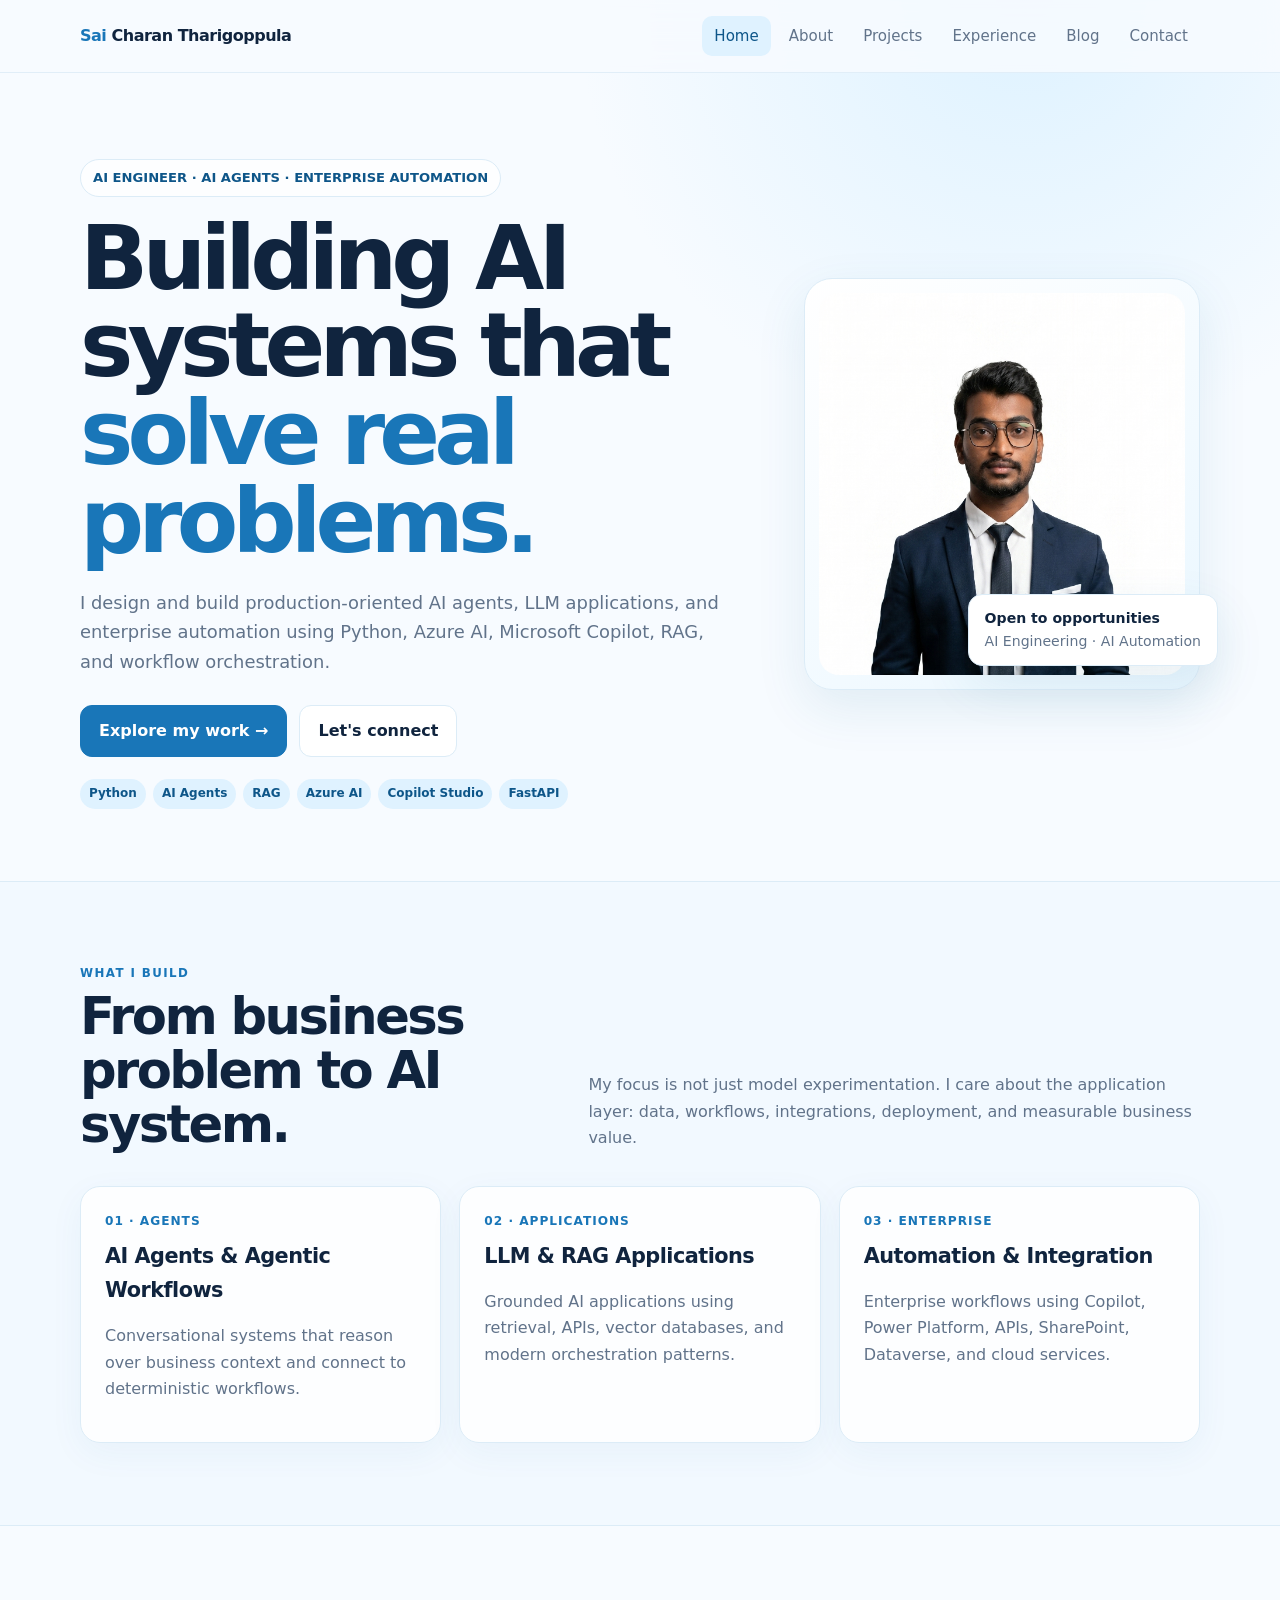
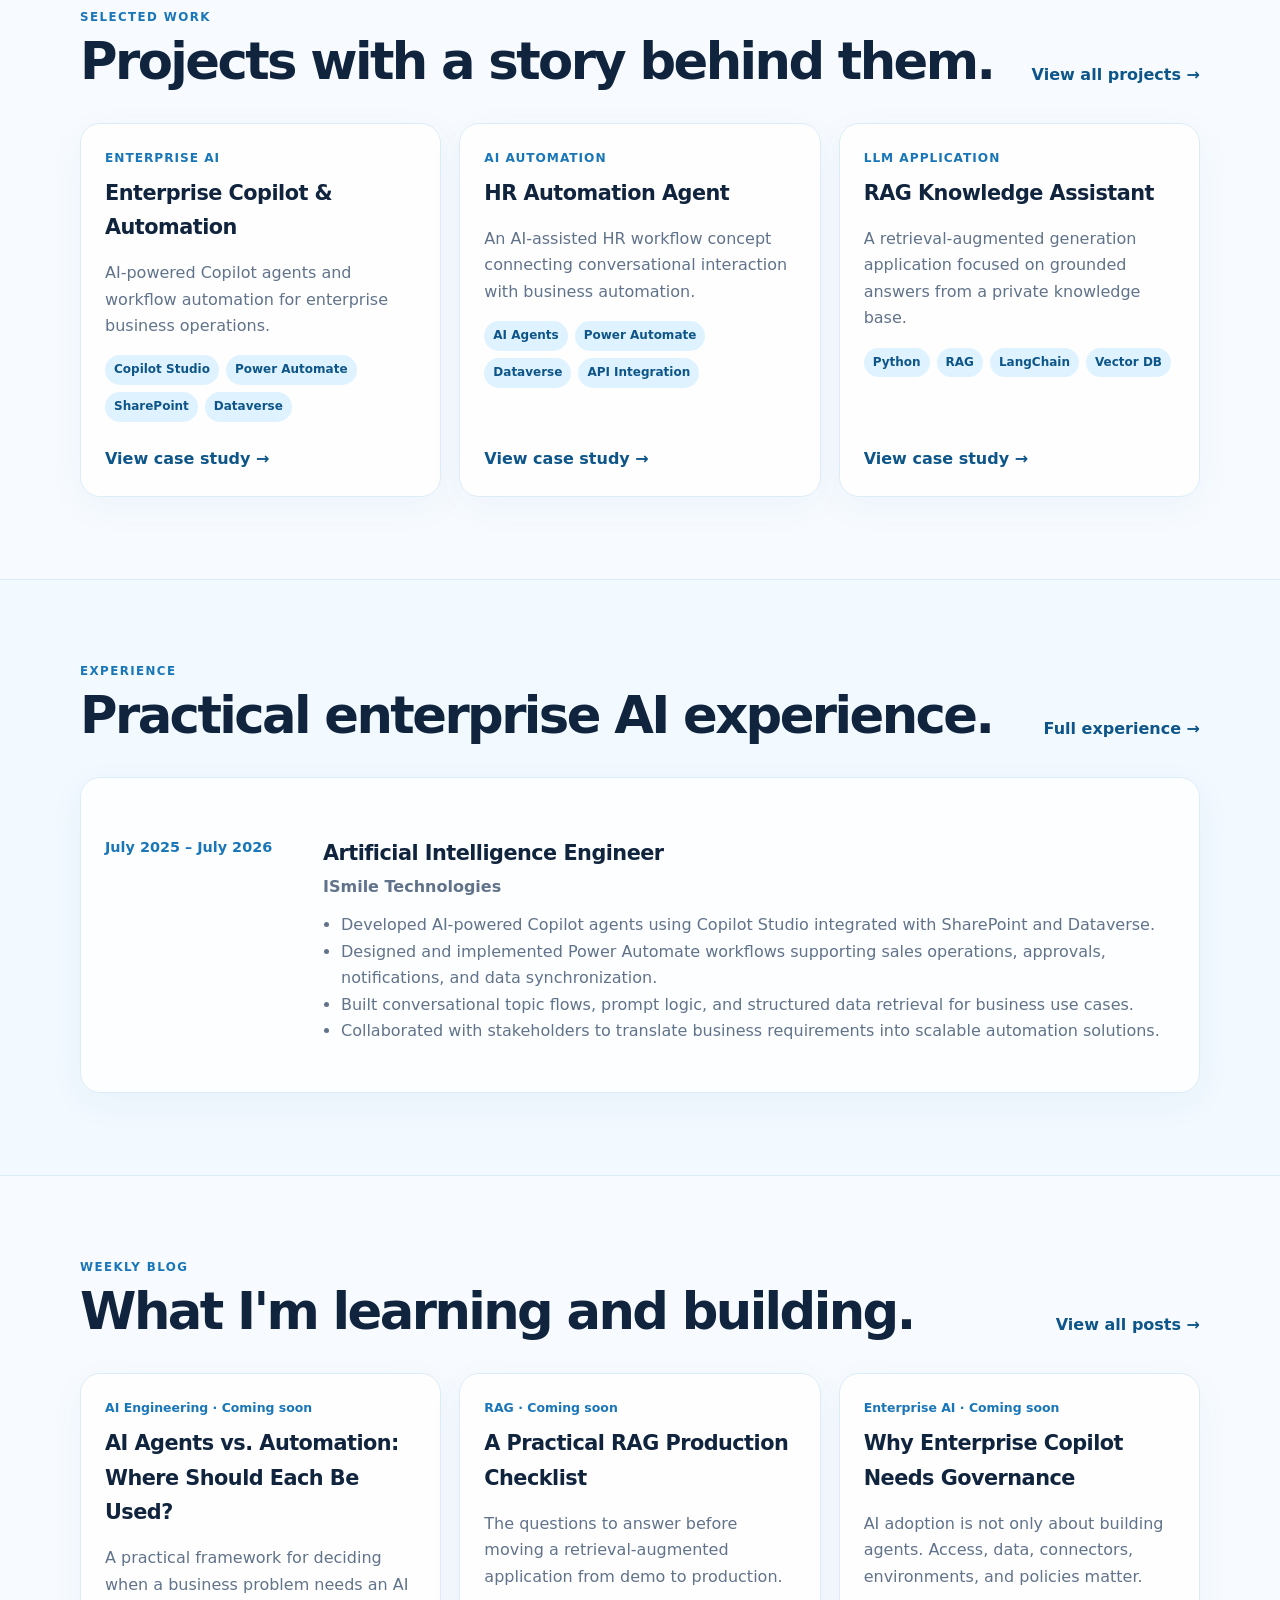
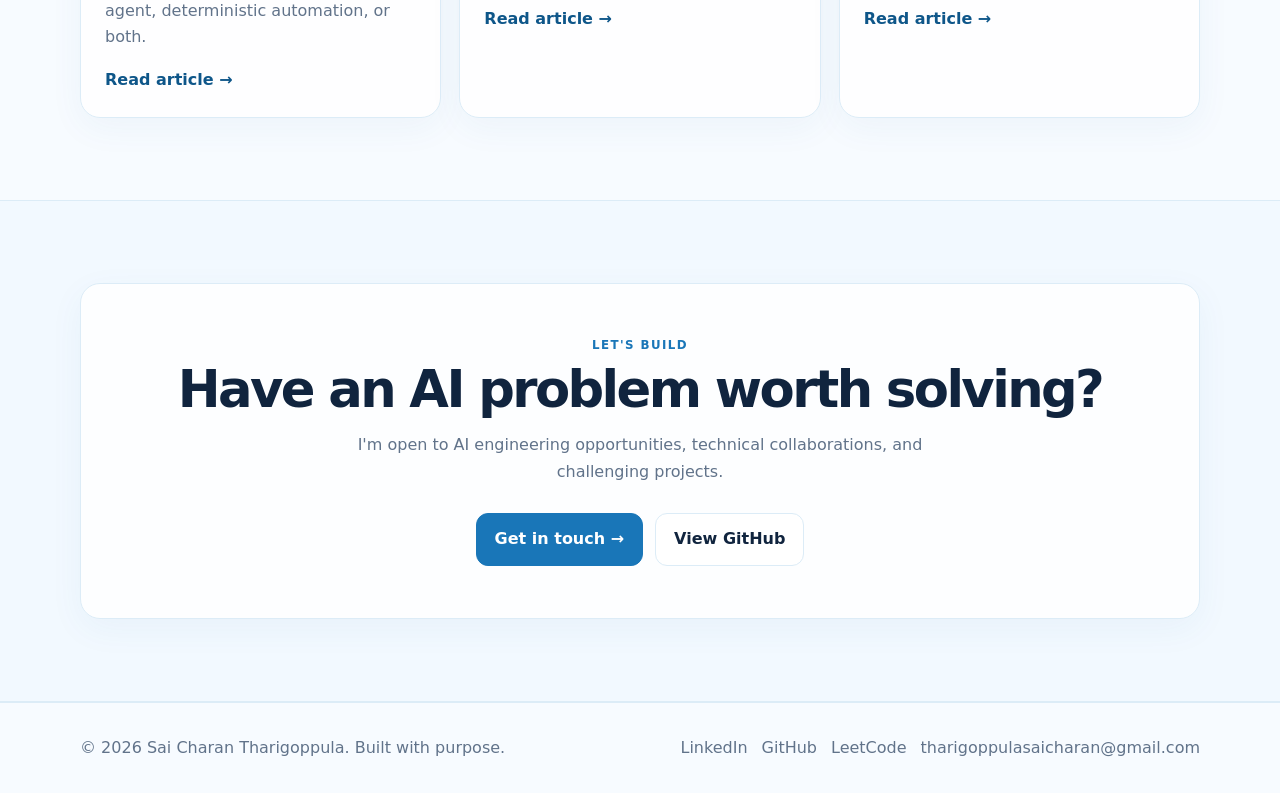
==== index.html @ a431324c "Update logo and page title branding to full name Sai Charan Tharigoppula" ====
<!doctype html>
<html lang="en">
<head>
  <meta charset="utf-8">
  <meta name="viewport" content="width=device-width, initial-scale=1">
  <title>AI Engineer & AI Automation | Sai Charan Tharigoppula</title>
  <meta name="description" content="Sai Charan Tharigoppula — AI Engineer building production AI agents, LLM applications and enterprise automation.">
  <meta name="author" content="Sai Charan Tharigoppula">
  <meta name="robots" content="index, follow">
  <meta name="theme-color" content="#2563eb">

  <!-- Favicon -->
  <link rel="icon" type="image/svg+xml" href="assets/favicon.svg">

  <!-- Open Graph / Social Sharing -->
  <meta property="og:type" content="website">
  <meta property="og:url" content="https://saicharan2004-coder.github.io/sai-charan-portfolio/">
  <meta property="og:title" content="AI Engineer & AI Automation | Sai Charan Tharigoppula">
  <meta property="og:description" content="Sai Charan Tharigoppula — AI Engineer building production AI agents, LLM applications and enterprise automation.">
  <meta property="og:image" content="https://saicharan2004-coder.github.io/sai-charan-portfolio/assets/profile.png">

  <!-- Twitter Cards -->
  <meta name="twitter:card" content="summary_large_image">
  <meta name="twitter:title" content="AI Engineer & AI Automation | Sai Charan Tharigoppula">
  <meta name="twitter:description" content="Sai Charan Tharigoppula — AI Engineer building production AI agents, LLM applications and enterprise automation.">
  <meta name="twitter:image" content="https://saicharan2004-coder.github.io/sai-charan-portfolio/assets/profile.png">

  <!-- Canonical URL -->
  <link rel="canonical" href="https://saicharan2004-coder.github.io/sai-charan-portfolio/">

  <link rel="stylesheet" href="styles.css">

  <!-- Structured Data (JSON-LD) -->
  <script type="application/ld+json">
  {
    "@context": "https://schema.org",
    "@type": "Person",
    "name": "Sai Charan Tharigoppula",
    "jobTitle": "AI Engineer",
    "url": "https://saicharan2004-coder.github.io/sai-charan-portfolio/",
    "sameAs": [
      "https://github.com/saicharan2004-coder",
      "https://www.linkedin.com/in/saicharantharigoppula/",
      "https://leetcode.com/u/saicharan_2004/"
    ],
    "knowsAbout": ["Artificial Intelligence", "LLMs", "RAG", "Copilot Studio", "Power Automate", "FastAPI", "Python"]
  }
  </script>
</head>
<body>
<header class="site-header">
  <div class="container nav">
    <a class="logo" href="index.html"><span>Sai</span> Charan Tharigoppula</a>
    <button class="menu-btn" aria-label="Open navigation">☰</button>
    <nav class="nav-links">
      <a href="index.html">Home</a>
      <a href="about.html">About</a>
      <a href="projects.html">Projects</a>
      <a href="experience.html">Experience</a>
      <a href="blog.html">Blog</a>
      <a href="contact.html">Contact</a>
    </nav>
  </div>
</header>
<main>

<section class="hero">
  <div class="container hero-grid">
    <div>
      <div class="eyebrow">AI ENGINEER · AI AGENTS · ENTERPRISE AUTOMATION</div>
      <h1>Building AI systems that <span>solve real problems.</span></h1>
      <p class="hero-copy">I design and build production-oriented AI agents, LLM applications, and enterprise automation using Python, Azure AI, Microsoft Copilot, RAG, and workflow orchestration.</p>
      <div class="actions">
        <a class="btn btn-primary" href="projects.html">Explore my work →</a>
        <a class="btn btn-secondary" href="contact.html">Let's connect</a>
      </div>
      <div class="tags" style="margin-top:22px">
        <span class="tag">Python</span><span class="tag">AI Agents</span><span class="tag">RAG</span>
        <span class="tag">Azure AI</span><span class="tag">Copilot Studio</span><span class="tag">FastAPI</span>
      </div>
    </div>
    <div class="profile-wrap">
      <div class="profile-card"><img src="assets/profile.png" alt="Sai Charan professional portrait"></div>
      <div class="floating-note"><strong>Open to opportunities</strong><br><span class="muted">AI Engineering · AI Automation</span></div>
    </div>
  </div>
</section>

<section class="section alt">
  <div class="container">
    <div class="section-head">
      <div><div class="kicker">What I build</div><h2>From business problem to AI system.</h2></div>
      <p class="section-intro">My focus is not just model experimentation. I care about the application layer: data, workflows, integrations, deployment, and measurable business value.</p>
    </div>
    <div class="grid-3">
      <article class="card"><div class="project-type">01 · Agents</div><h3>AI Agents & Agentic Workflows</h3><p class="muted">Conversational systems that reason over business context and connect to deterministic workflows.</p></article>
      <article class="card"><div class="project-type">02 · Applications</div><h3>LLM & RAG Applications</h3><p class="muted">Grounded AI applications using retrieval, APIs, vector databases, and modern orchestration patterns.</p></article>
      <article class="card"><div class="project-type">03 · Enterprise</div><h3>Automation & Integration</h3><p class="muted">Enterprise workflows using Copilot, Power Platform, APIs, SharePoint, Dataverse, and cloud services.</p></article>
    </div>
  </div>
</section>

<section class="section">
  <div class="container">
    <div class="section-head">
      <div><div class="kicker">Selected work</div><h2>Projects with a story behind them.</h2></div>
      <a class="text-link" href="projects.html">View all projects →</a>
    </div>
    <div id="featured-projects" class="grid-3"></div>
  </div>
</section>

<section class="section alt">
  <div class="container">
    <div class="section-head">
      <div><div class="kicker">Experience</div><h2>Practical enterprise AI experience.</h2></div>
      <a class="text-link" href="experience.html">Full experience →</a>
    </div>
    <div class="card">
      <div class="timeline" id="home-experience"></div>
    </div>
  </div>
</section>

<section class="section">
  <div class="container">
    <div class="section-head">
      <div><div class="kicker">Weekly blog</div><h2>What I'm learning and building.</h2></div>
      <a class="text-link" href="blog.html">View all posts →</a>
    </div>
    <div id="latest-blogs" class="grid-3"></div>
  </div>
</section>

<section class="section alt">
  <div class="container">
    <div class="card" style="text-align:center;padding:52px 24px">
      <div class="kicker">Let's build</div>
      <h2>Have an AI problem worth solving?</h2>
      <p class="section-intro" style="margin:16px auto">I'm open to AI engineering opportunities, technical collaborations, and challenging projects.</p>
      <div class="actions" style="justify-content:center"><a class="btn btn-primary" href="contact.html">Get in touch →</a><a class="btn btn-secondary" data-github href="#" target="_blank">View GitHub</a></div>
    </div>
  </div>
</section>

</main>
<footer class="footer">
  <div class="container footer-row">
    <div>© <span data-year></span> <span data-site-name></span>. Built with purpose.</div>
    <div class="socials">
      <a data-linkedin href="#" target="_blank" rel="noreferrer">LinkedIn</a>
      <a data-github href="#" target="_blank" rel="noreferrer">GitHub</a>
      <a data-leetcode href="#" target="_blank" rel="noreferrer">LeetCode</a>
      <a data-email href="#">Email</a>
    </div>
  </div>
</footer>
<script src="data.js"></script>
<script src="app.js"></script>
</body>
</html>
---- styles.css ----
:root {
  --bg: #f7fbff;
  --surface: #ffffff;
  --surface-2: #eef8ff;
  --text: #10243e;
  --muted: #61738a;
  --line: #dcecf7;
  --blue: #1976b8;
  --blue-dark: #0e5689;
  --blue-soft: #dff2ff;
  --shadow: 0 18px 50px rgba(34, 104, 150, .10);
  --radius: 20px;
  --max: 1120px;
}
* { box-sizing: border-box; }
html { scroll-behavior: smooth; }
body {
  margin: 0;
  font-family: Inter, ui-sans-serif, system-ui, -apple-system, BlinkMacSystemFont, "Segoe UI", sans-serif;
  color: var(--text);
  background:
    radial-gradient(circle at 80% 0%, rgba(174, 225, 255, .35), transparent 28rem),
    var(--bg);
  line-height: 1.65;
}
a { color: inherit; text-decoration: none; }
img { max-width: 100%; display: block; }
.container { width: min(calc(100% - 40px), var(--max)); margin: 0 auto; }
.site-header {
  position: sticky; top: 0; z-index: 20;
  background: rgba(247,251,255,.86);
  backdrop-filter: blur(16px);
  border-bottom: 1px solid rgba(220,236,247,.8);
}
.nav {
  min-height: 72px; display: flex; align-items: center; justify-content: space-between; gap: 24px;
}
.logo { font-weight: 800; letter-spacing: -.03em; }
.logo span { color: var(--blue); }
.nav-links { display: flex; gap: 6px; align-items: center; flex-wrap: wrap; }
.nav-links a { padding: 8px 12px; color: var(--muted); font-size: .94rem; border-radius: 10px; }
.nav-links a:hover, .nav-links a.active { color: var(--blue-dark); background: var(--blue-soft); }
.menu-btn { display: none; border: 0; background: transparent; font-size: 1.4rem; }
.hero { padding: 86px 0 72px; }
.hero-grid { display: grid; grid-template-columns: 1.25fr .75fr; gap: 64px; align-items: center; }
.eyebrow {
  display: inline-flex; padding: 7px 12px; border: 1px solid var(--line);
  background: rgba(255,255,255,.8); color: var(--blue-dark); border-radius: 999px;
  font-size: .82rem; font-weight: 700; margin-bottom: 18px;
}
h1 { font-size: clamp(2.8rem, 7vw, 5.6rem); line-height: .98; letter-spacing: -.065em; margin: 0 0 22px; }
h1 span { color: var(--blue); }
.hero-copy { max-width: 700px; color: var(--muted); font-size: 1.12rem; }
.actions { display: flex; flex-wrap: wrap; gap: 12px; margin-top: 28px; }
.btn {
  display: inline-flex; align-items: center; justify-content: center; gap: 8px;
  padding: 12px 18px; border-radius: 12px; font-weight: 750; border: 1px solid var(--line);
}
.btn-primary { background: var(--blue); color: white; border-color: var(--blue); }
.btn-primary:hover { background: var(--blue-dark); }
.btn-secondary { background: white; color: var(--text); }
.btn-secondary:hover { background: var(--surface-2); }
.profile-wrap { position: relative; }
.profile-card {
  background: linear-gradient(145deg, #fff, #eaf7ff);
  border: 1px solid var(--line); border-radius: 28px; padding: 14px;
  box-shadow: var(--shadow);
}
.profile-card img { width: 100%; border-radius: 20px; object-fit: cover; object-position: center top; }
.floating-note {
  position: absolute; right: -18px; bottom: 24px; padding: 12px 16px; border-radius: 14px;
  background: white; border: 1px solid var(--line); box-shadow: var(--shadow); font-size: .88rem;
}
.section { padding: 82px 0; }
.section.alt { background: rgba(238,248,255,.55); border-block: 1px solid var(--line); }
.section-head { display: flex; justify-content: space-between; gap: 24px; align-items: end; margin-bottom: 34px; }
.kicker { color: var(--blue); font-weight: 800; text-transform: uppercase; letter-spacing: .12em; font-size: .74rem; }
h2 { font-size: clamp(2rem, 4vw, 3.2rem); letter-spacing: -.05em; line-height: 1.05; margin: 7px 0 0; }
.section-intro { color: var(--muted); max-width: 650px; margin: 0; }
.grid-3 { display: grid; grid-template-columns: repeat(3, 1fr); gap: 18px; }
.grid-2 { display: grid; grid-template-columns: repeat(2, 1fr); gap: 18px; }
.card {
  background: rgba(255,255,255,.88); border: 1px solid var(--line); border-radius: var(--radius);
  padding: 24px; box-shadow: 0 10px 35px rgba(34,104,150,.05);
}
.card:hover { transform: translateY(-2px); transition: .2s ease; box-shadow: var(--shadow); }
.project-card { display: flex; flex-direction: column; min-height: 300px; }
.project-card .bottom { margin-top: auto; padding-top: 24px; }
.project-type { font-size: .76rem; color: var(--blue); font-weight: 800; text-transform: uppercase; letter-spacing: .08em; }
.project-card h3, .card h3 { margin: 8px 0 8px; letter-spacing: -.025em; font-size: 1.3rem; }
.muted { color: var(--muted); }
.tags { display: flex; flex-wrap: wrap; gap: 7px; margin-top: 14px; }
.tag { background: var(--blue-soft); color: var(--blue-dark); border-radius: 999px; padding: 5px 9px; font-size: .75rem; font-weight: 700; }
.text-link { color: var(--blue-dark); font-weight: 800; }
.text-link:hover { text-decoration: underline; }
.skill-block { margin-top: 18px; }
.skill-block h3 { margin-bottom: 10px; }
.timeline { position: relative; margin-top: 10px; }
.timeline-item { display: grid; grid-template-columns: 190px 1fr; gap: 28px; padding: 24px 0; border-top: 1px solid var(--line); }
.timeline-item:first-child { border-top: 0; }
.timeline-period { color: var(--blue); font-weight: 800; font-size: .9rem; }
.timeline-item h3 { margin: 0 0 4px; }
.timeline-item ul { margin: 12px 0 0; padding-left: 18px; color: var(--muted); }
.stats { display: grid; grid-template-columns: repeat(3, 1fr); gap: 14px; margin-top: 30px; }
.stat { padding: 18px; border-radius: 16px; background: var(--surface-2); border: 1px solid var(--line); }
.stat strong { display: block; font-size: 1.5rem; color: var(--blue-dark); }
.blog-card { min-height: 230px; }
.blog-meta { color: var(--blue); font-size: .78rem; font-weight: 800; }
.page-hero { padding: 72px 0 46px; }
.page-hero p { max-width: 720px; color: var(--muted); font-size: 1.08rem; }
.case-study { max-width: 900px; margin: 0 auto; }
.case-study h2 { margin-top: 48px; font-size: 2rem; }
.case-study ul { color: var(--muted); }
.architecture { display: grid; grid-template-columns: repeat(5, 1fr); gap: 8px; margin: 24px 0; }
.arch-step {
  background: var(--surface-2); border: 1px solid var(--line); padding: 14px 10px; text-align: center;
  border-radius: 12px; font-size: .78rem; font-weight: 800;
}
.contact-grid { display: grid; grid-template-columns: .8fr 1.2fr; gap: 20px; }
.contact-item { display: flex; gap: 12px; align-items: center; padding: 14px 0; border-bottom: 1px solid var(--line); }
.contact-item:last-child { border-bottom: 0; }
.form { display: grid; gap: 14px; }
label { font-weight: 750; font-size: .88rem; }
input, textarea, select {
  width: 100%; padding: 12px 13px; border: 1px solid var(--line); border-radius: 11px;
  background: white; color: var(--text); font: inherit; outline: none;
}
input:focus, textarea:focus, select:focus { border-color: #8bc8ea; box-shadow: 0 0 0 3px rgba(25,118,184,.08); }
textarea { min-height: 150px; resize: vertical; }
.footer { padding: 32px 0; border-top: 1px solid var(--line); color: var(--muted); }
.footer-row { display: flex; justify-content: space-between; gap: 20px; align-items: center; }
.socials { display: flex; gap: 14px; flex-wrap: wrap; }
.empty { padding: 50px; text-align: center; color: var(--muted); }
@media (max-width: 820px) {
  .nav { position: relative; }
  .menu-btn { display: block; }
  .nav-links { display: none; position: absolute; top: 70px; left: 0; right: 0; background: white; border: 1px solid var(--line); border-radius: 14px; padding: 8px; box-shadow: var(--shadow); }
  .nav-links.open { display: grid; }
  .hero-grid, .grid-3, .grid-2, .contact-grid { grid-template-columns: 1fr; }
  .hero { padding-top: 55px; }
  .profile-wrap { max-width: 480px; margin: 0 auto; }
  .floating-note { right: 5px; }
  .section-head { display: block; }
  .section-head .text-link { display: inline-block; margin-top: 12px; }
  .timeline-item { grid-template-columns: 1fr; gap: 8px; }
  .architecture { grid-template-columns: 1fr; }
  .stats { grid-template-columns: 1fr; }
  .footer-row { display: grid; }
}
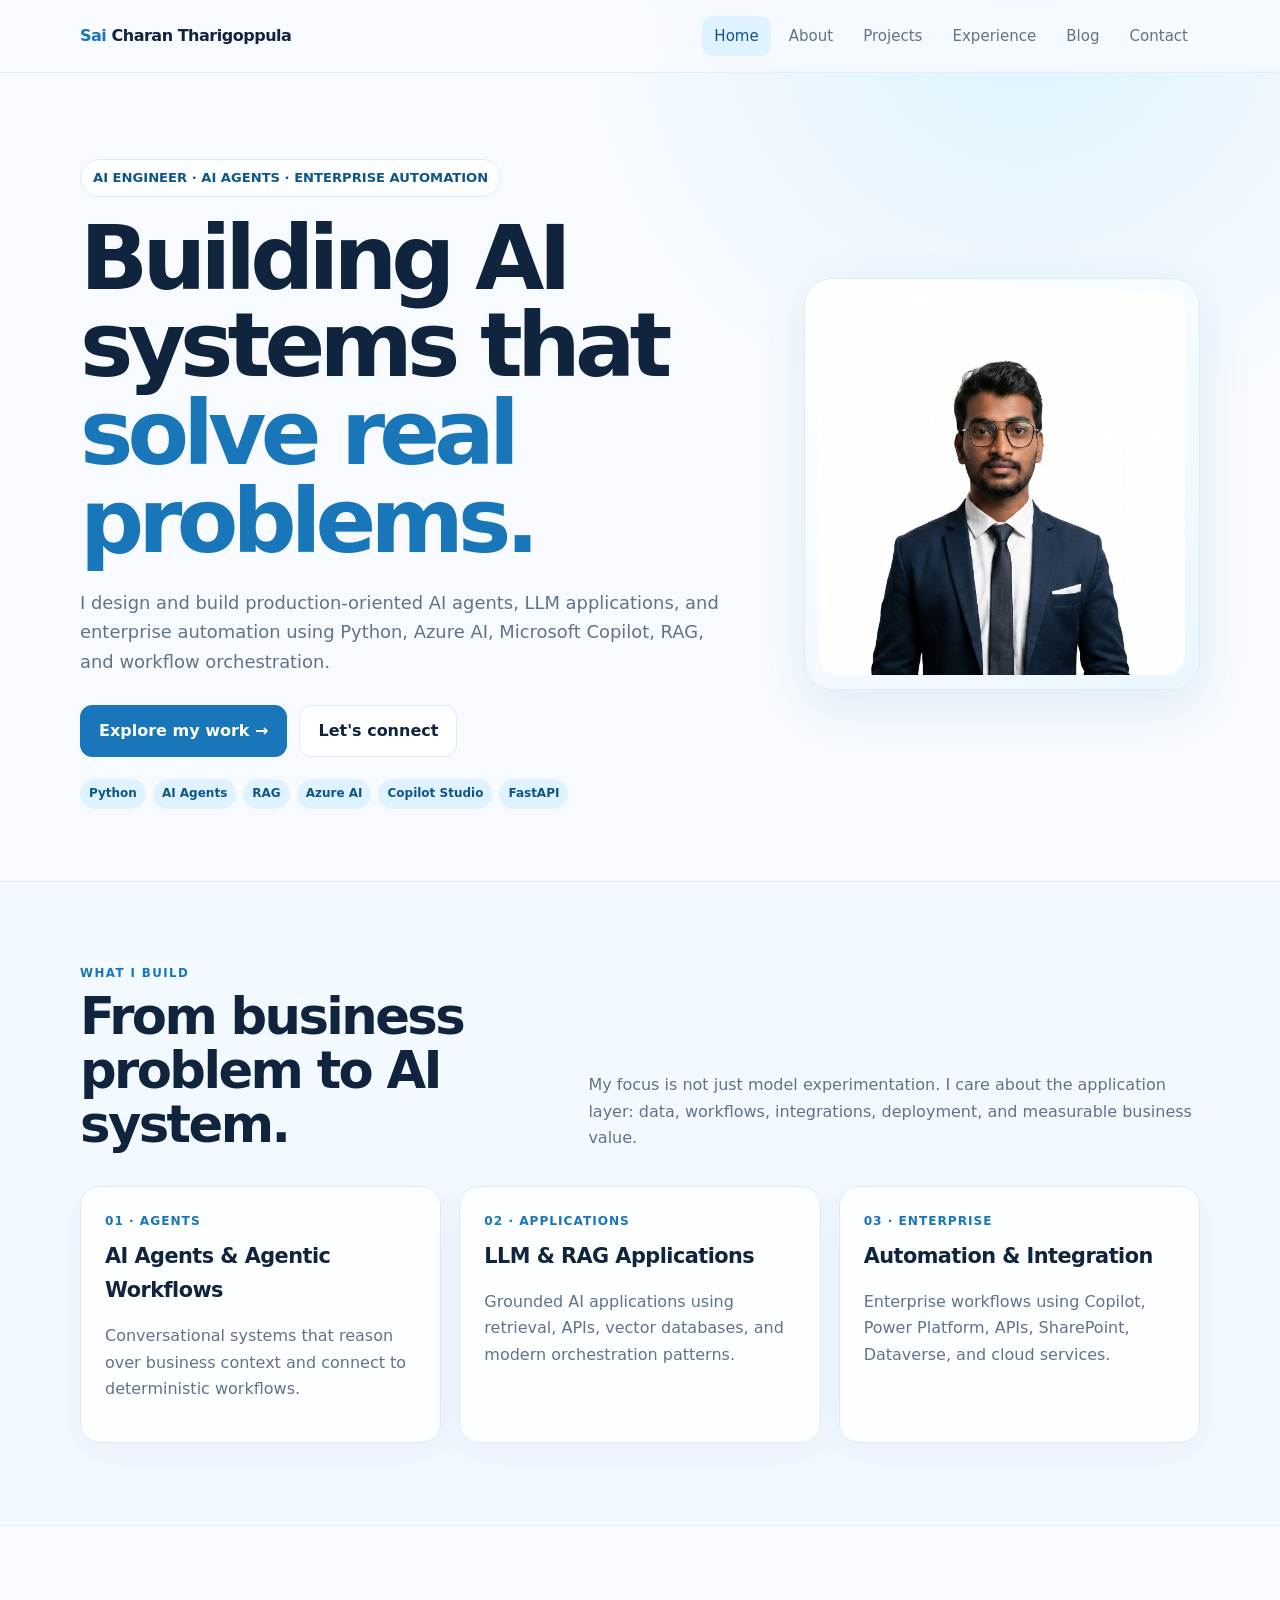
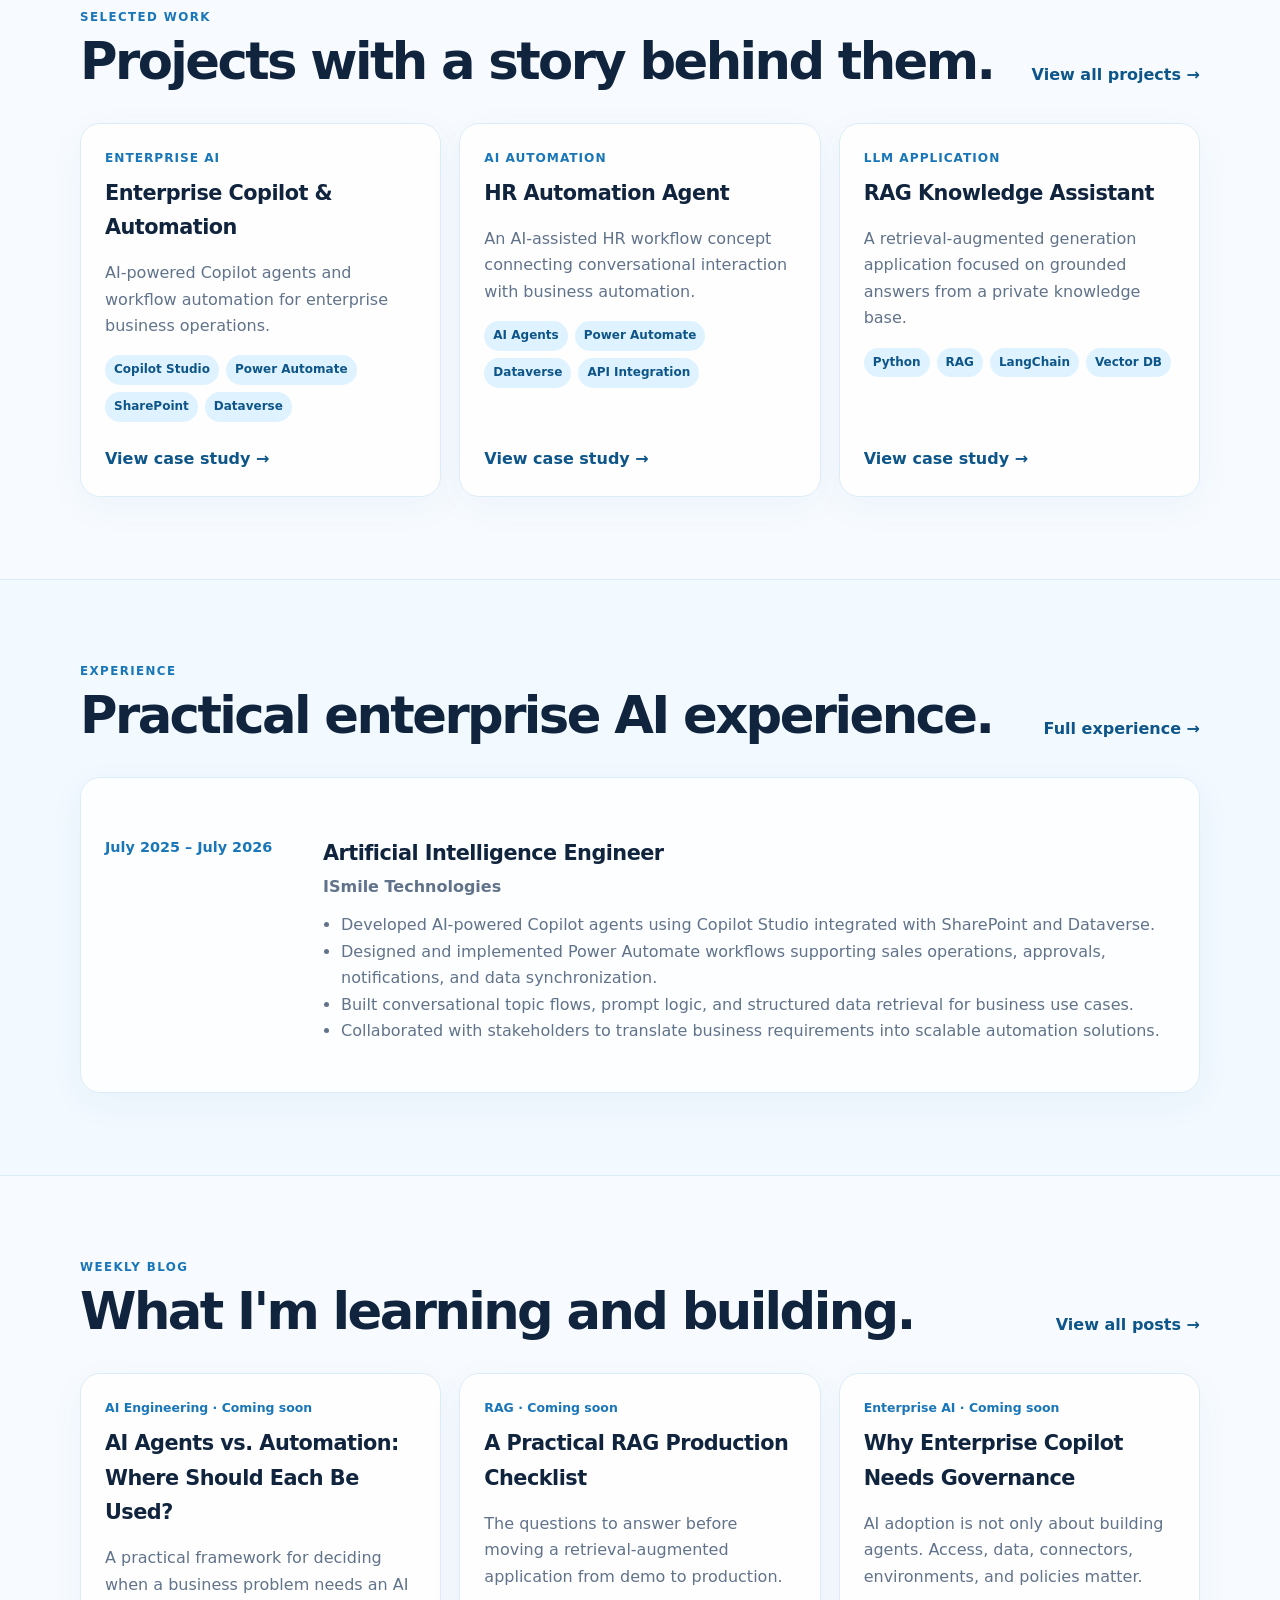
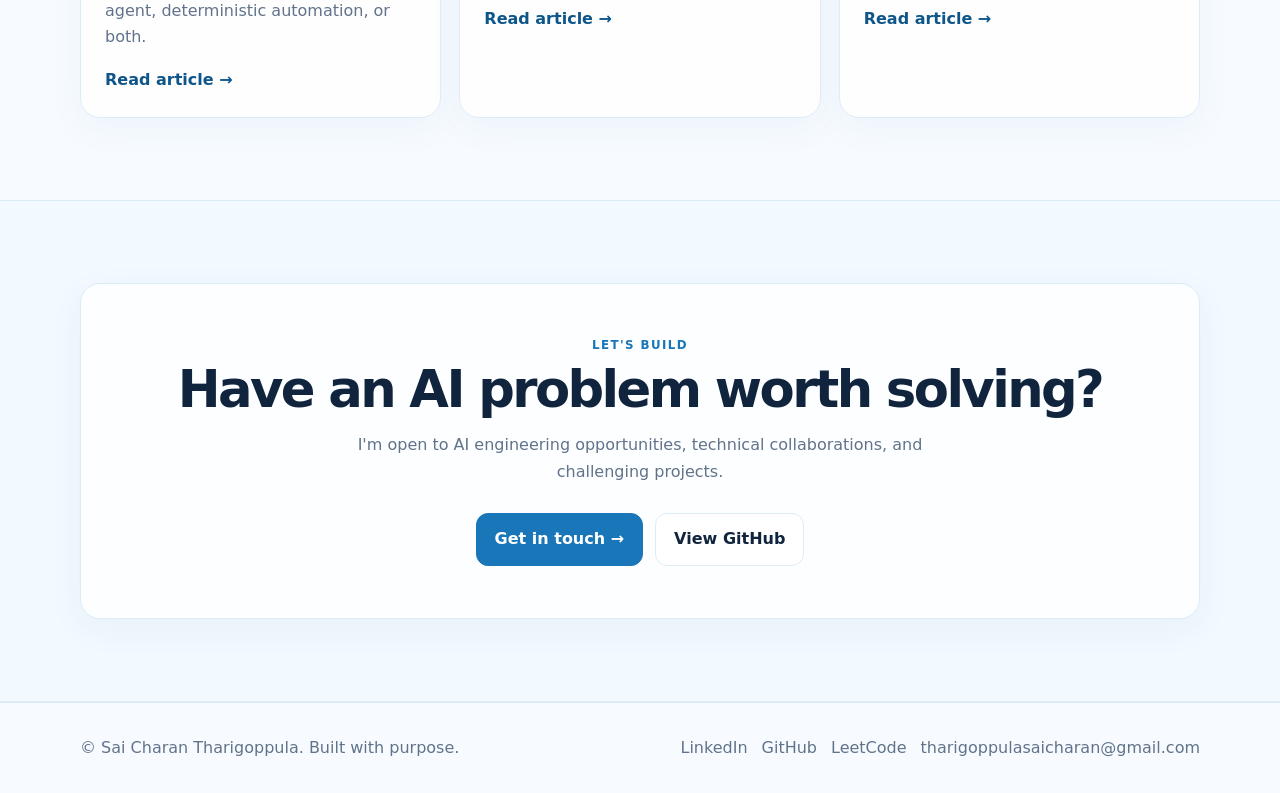
==== commit 4743fb94: "Remove Open to Opportunities badge and footer year" ====
--- a/index.html
+++ b/index.html
@@ -14,19 +14,19 @@
 
   <!-- Open Graph / Social Sharing -->
   <meta property="og:type" content="website">
-  <meta property="og:url" content="https://saicharan2004-coder.github.io/sai-charan-portfolio/">
+  <meta property="og:url" content="https://saicharan2004-coder.github.io/Sai-Charan-Tharigoppula/">
   <meta property="og:title" content="AI Engineer & AI Automation | Sai Charan Tharigoppula">
   <meta property="og:description" content="Sai Charan Tharigoppula — AI Engineer building production AI agents, LLM applications and enterprise automation.">
-  <meta property="og:image" content="https://saicharan2004-coder.github.io/sai-charan-portfolio/assets/profile.png">
+  <meta property="og:image" content="https://saicharan2004-coder.github.io/Sai-Charan-Tharigoppula/assets/profile.png">
 
   <!-- Twitter Cards -->
   <meta name="twitter:card" content="summary_large_image">
   <meta name="twitter:title" content="AI Engineer & AI Automation | Sai Charan Tharigoppula">
   <meta name="twitter:description" content="Sai Charan Tharigoppula — AI Engineer building production AI agents, LLM applications and enterprise automation.">
-  <meta name="twitter:image" content="https://saicharan2004-coder.github.io/sai-charan-portfolio/assets/profile.png">
+  <meta name="twitter:image" content="https://saicharan2004-coder.github.io/Sai-Charan-Tharigoppula/assets/profile.png">
 
   <!-- Canonical URL -->
-  <link rel="canonical" href="https://saicharan2004-coder.github.io/sai-charan-portfolio/">
+  <link rel="canonical" href="https://saicharan2004-coder.github.io/Sai-Charan-Tharigoppula/">
 
   <link rel="stylesheet" href="styles.css">
 
@@ -37,7 +37,7 @@
     "@type": "Person",
     "name": "Sai Charan Tharigoppula",
     "jobTitle": "AI Engineer",
-    "url": "https://saicharan2004-coder.github.io/sai-charan-portfolio/",
+    "url": "https://saicharan2004-coder.github.io/Sai-Charan-Tharigoppula/",
     "sameAs": [
       "https://github.com/saicharan2004-coder",
       "https://www.linkedin.com/in/saicharantharigoppula/",
@@ -81,7 +81,6 @@
     </div>
     <div class="profile-wrap">
       <div class="profile-card"><img src="assets/profile.png" alt="Sai Charan professional portrait"></div>
-      <div class="floating-note"><strong>Open to opportunities</strong><br><span class="muted">AI Engineering · AI Automation</span></div>
     </div>
   </div>
 </section>
@@ -146,7 +145,7 @@
 </main>
 <footer class="footer">
   <div class="container footer-row">
-    <div>© <span data-year></span> <span data-site-name></span>. Built with purpose.</div>
+    <div>© <span data-site-name></span>. Built with purpose.</div>
     <div class="socials">
       <a data-linkedin href="#" target="_blank" rel="noreferrer">LinkedIn</a>
       <a data-github href="#" target="_blank" rel="noreferrer">GitHub</a>
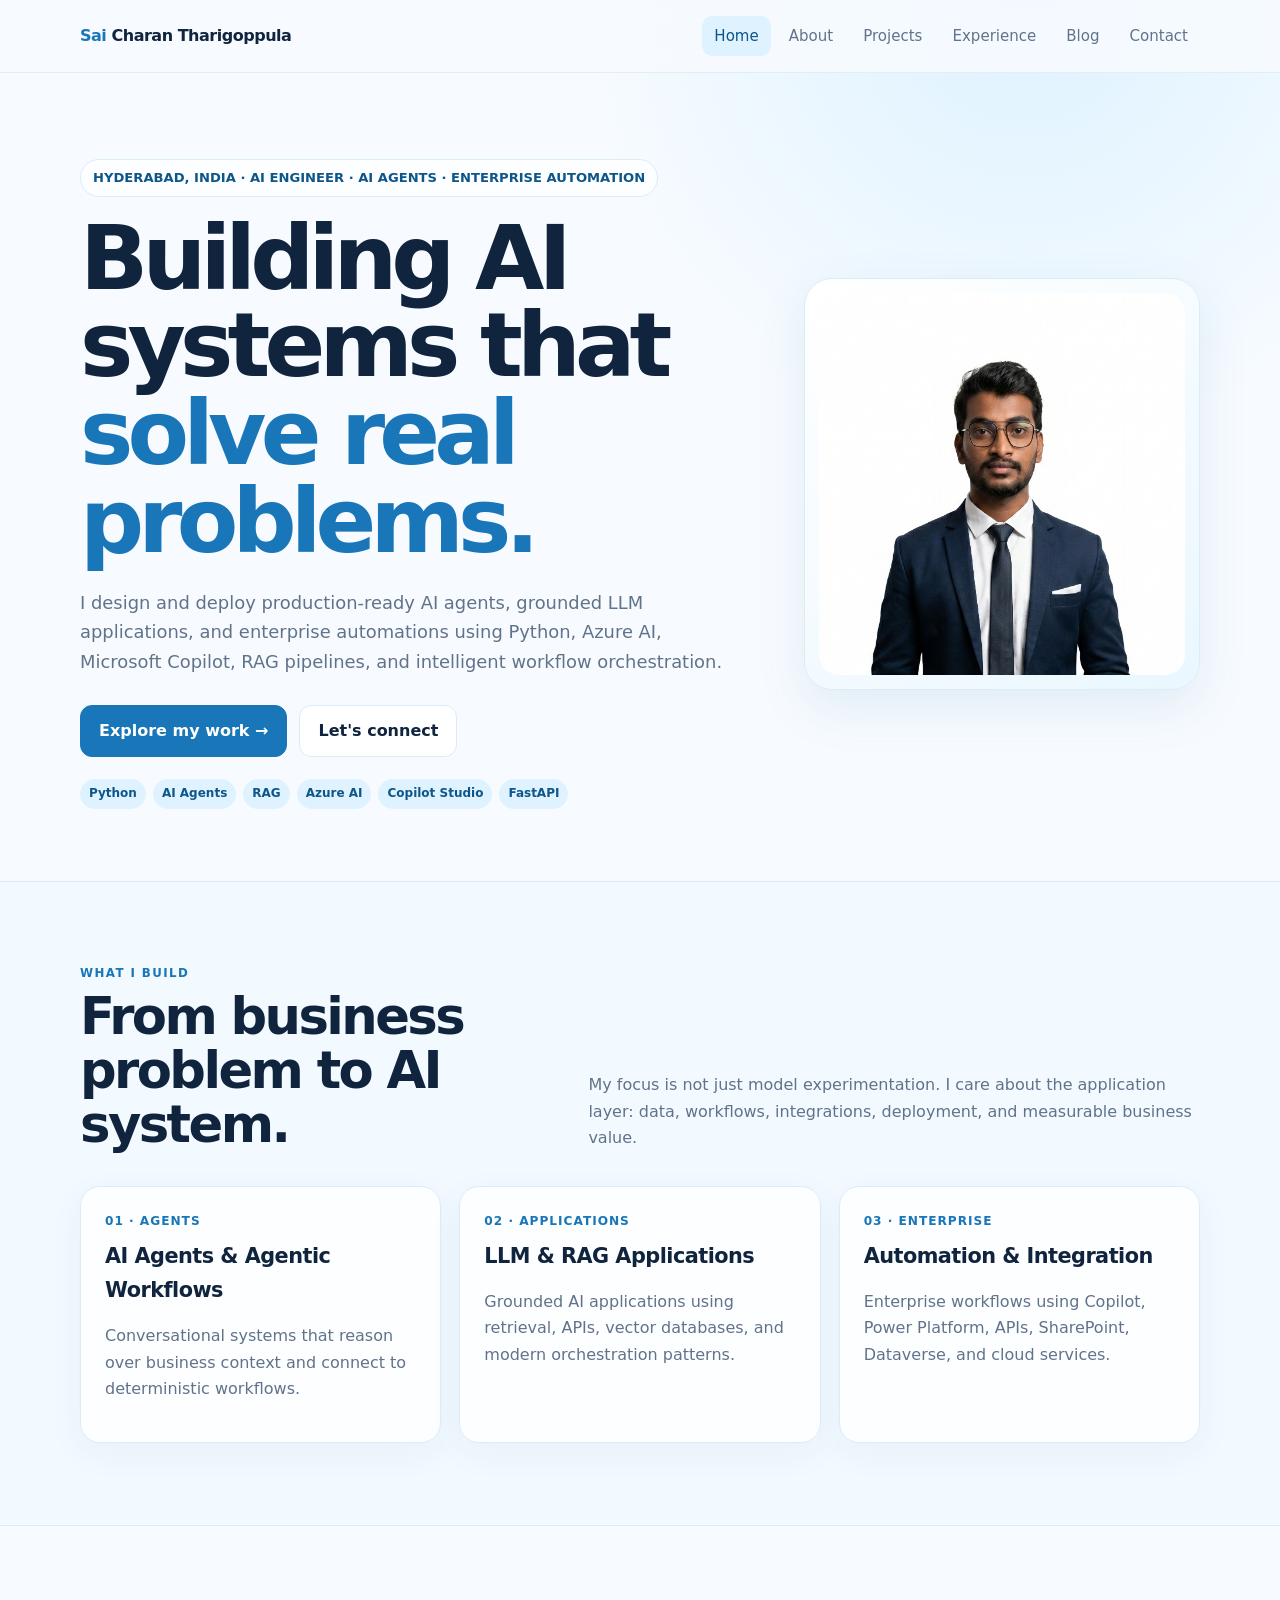
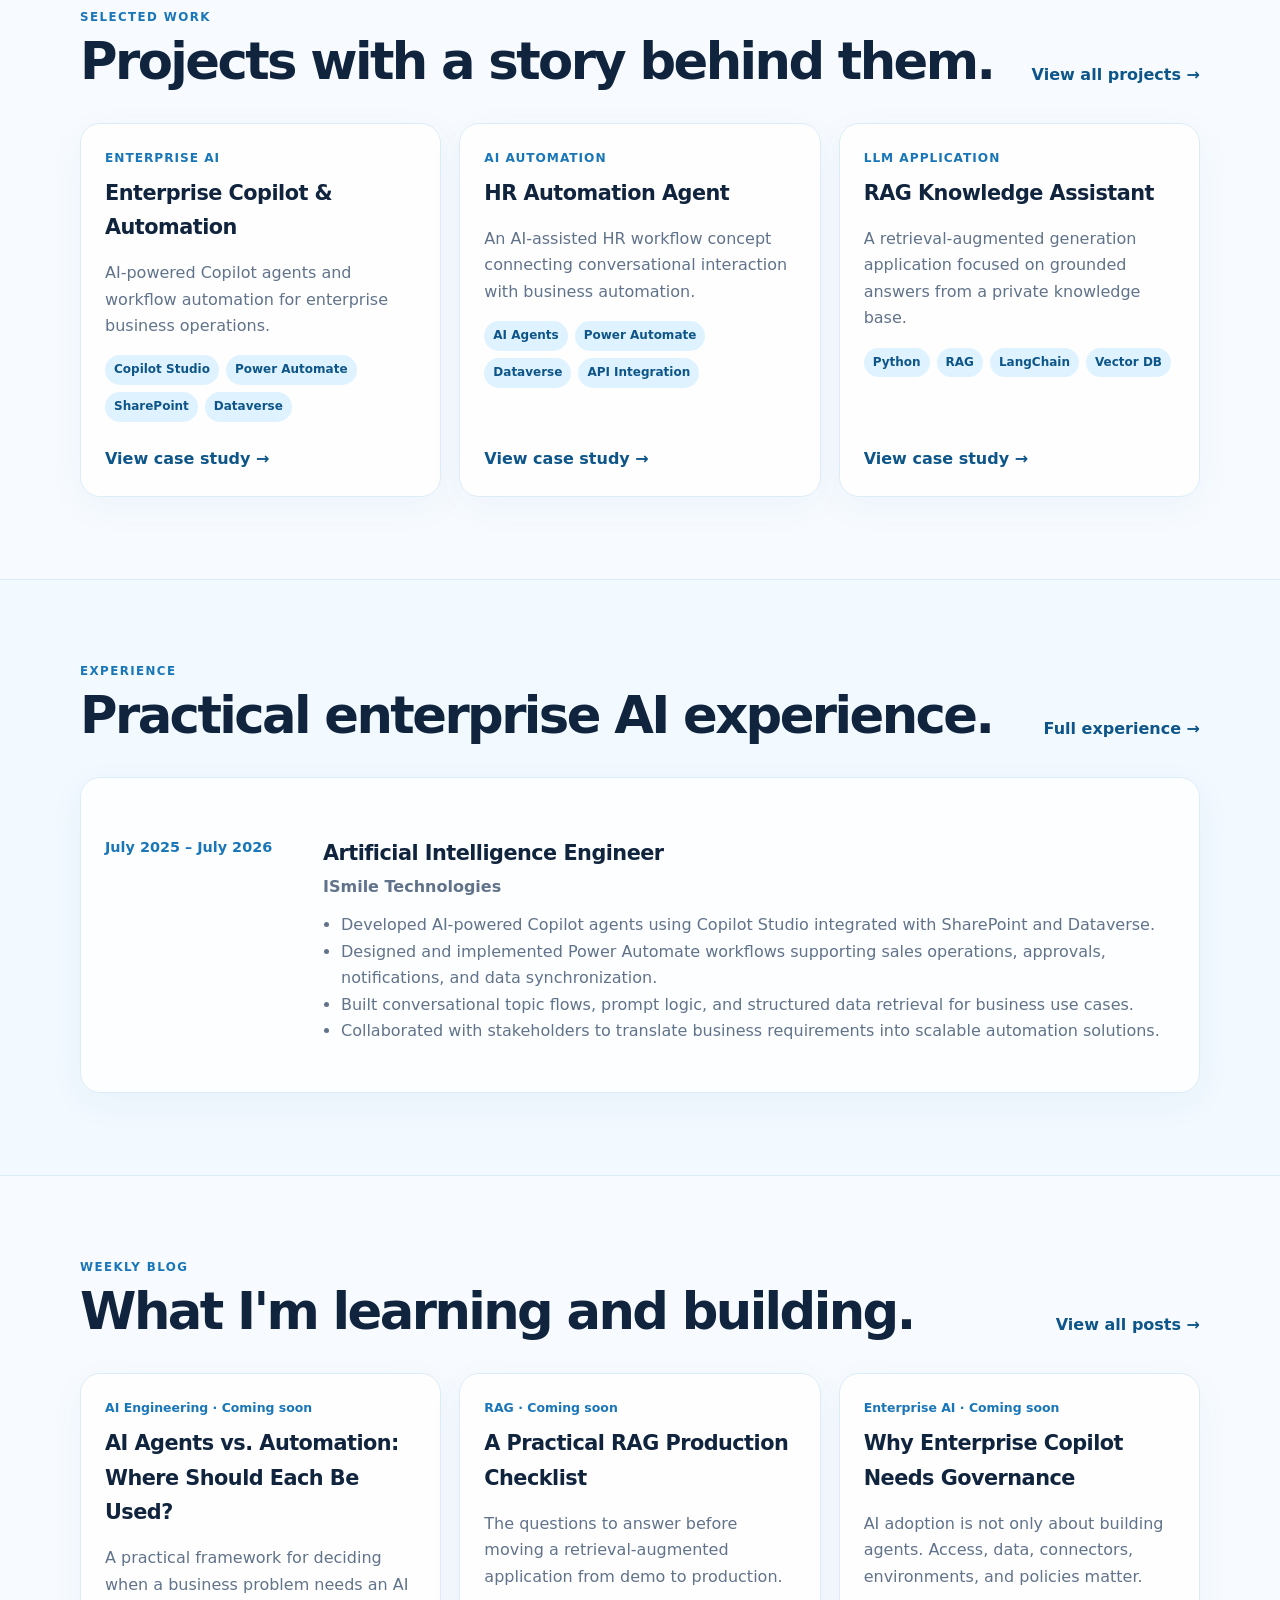
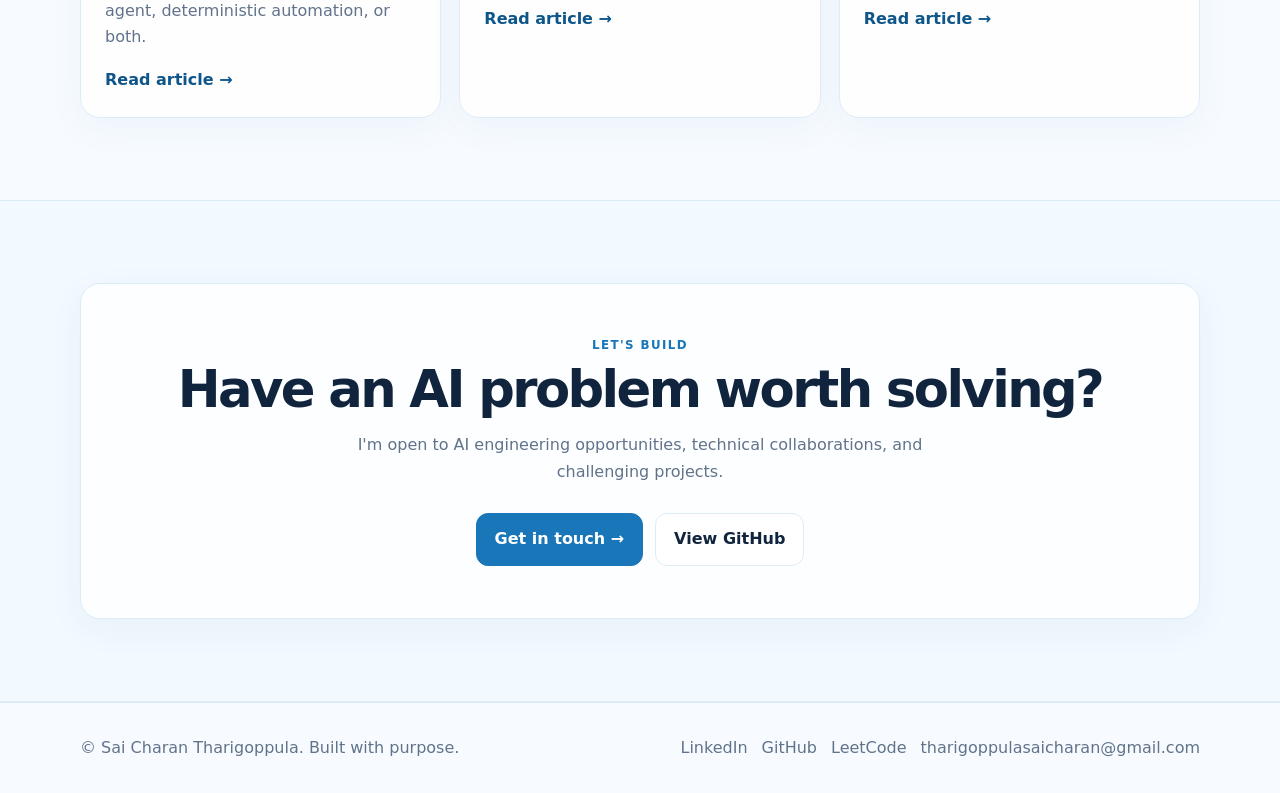
==== commit 9e53a110: "Rephrase portfolio copy, add location details (Hyderabad, India), and bind location dynamically" ====
--- a/index.html
+++ b/index.html
@@ -8,9 +8,6 @@
   <meta name="author" content="Sai Charan Tharigoppula">
   <meta name="robots" content="index, follow">
   <meta name="theme-color" content="#2563eb">
-
-  <!-- Favicon -->
-  <link rel="icon" type="image/svg+xml" href="assets/favicon.svg">
 
   <!-- Open Graph / Social Sharing -->
   <meta property="og:type" content="website">
@@ -67,9 +64,9 @@
 <section class="hero">
   <div class="container hero-grid">
     <div>
-      <div class="eyebrow">AI ENGINEER · AI AGENTS · ENTERPRISE AUTOMATION</div>
+      <div class="eyebrow">HYDERABAD, INDIA · AI ENGINEER · AI AGENTS · ENTERPRISE AUTOMATION</div>
       <h1>Building AI systems that <span>solve real problems.</span></h1>
-      <p class="hero-copy">I design and build production-oriented AI agents, LLM applications, and enterprise automation using Python, Azure AI, Microsoft Copilot, RAG, and workflow orchestration.</p>
+      <p class="hero-copy">I design and deploy production-ready AI agents, grounded LLM applications, and enterprise automations using Python, Azure AI, Microsoft Copilot, RAG pipelines, and intelligent workflow orchestration.</p>
       <div class="actions">
         <a class="btn btn-primary" href="projects.html">Explore my work →</a>
         <a class="btn btn-secondary" href="contact.html">Let's connect</a>
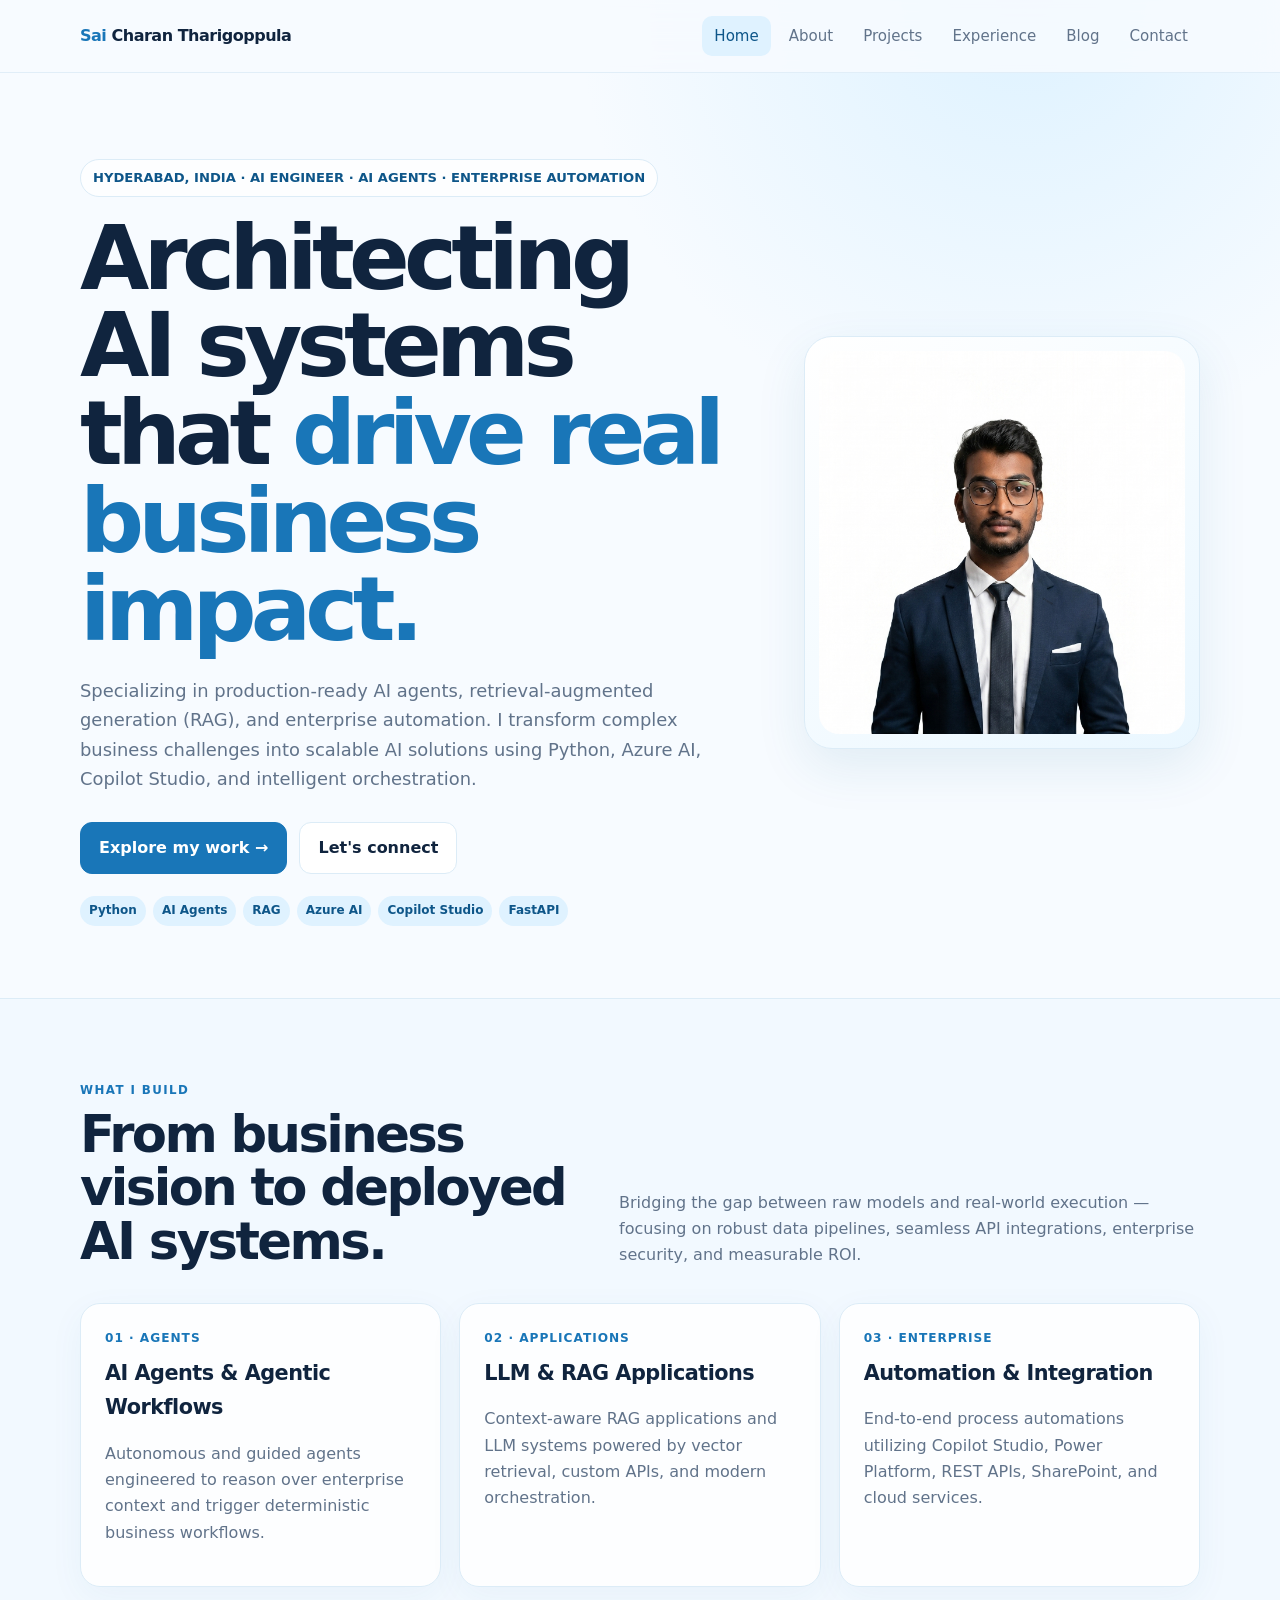
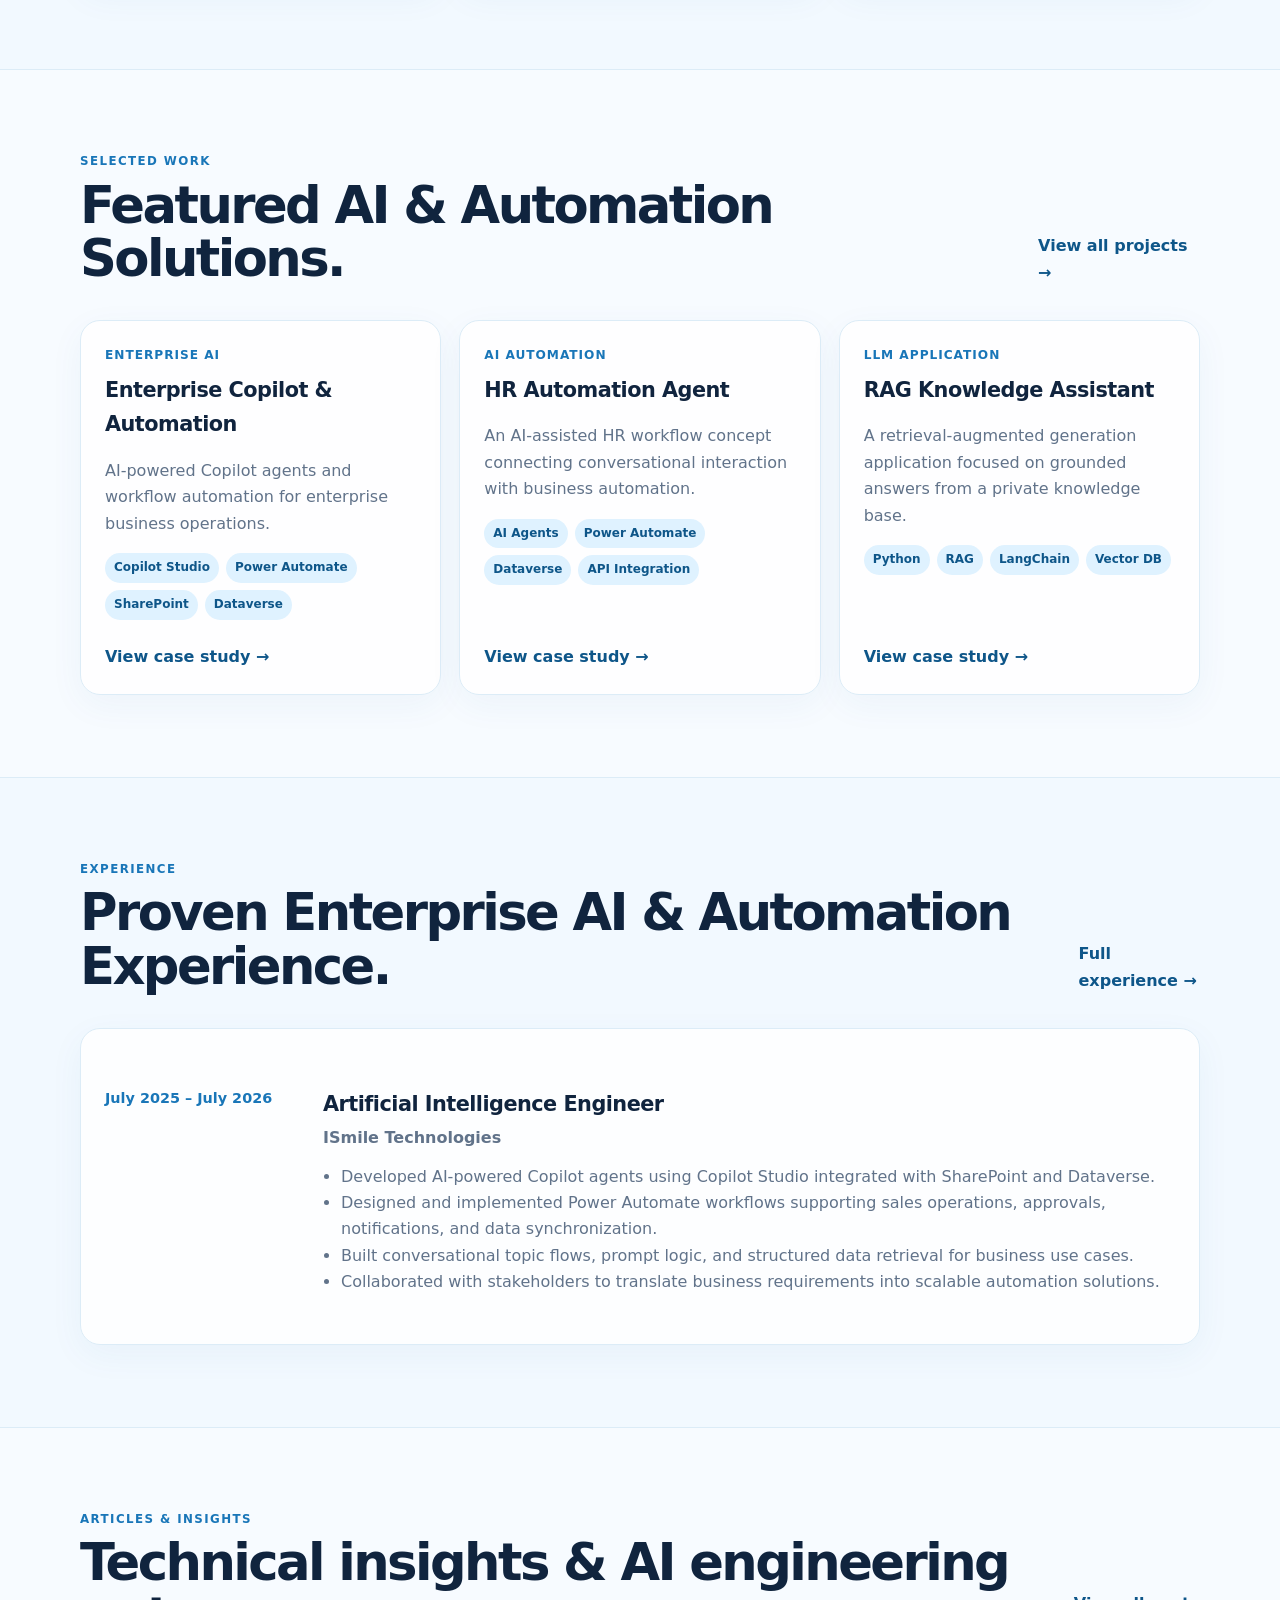
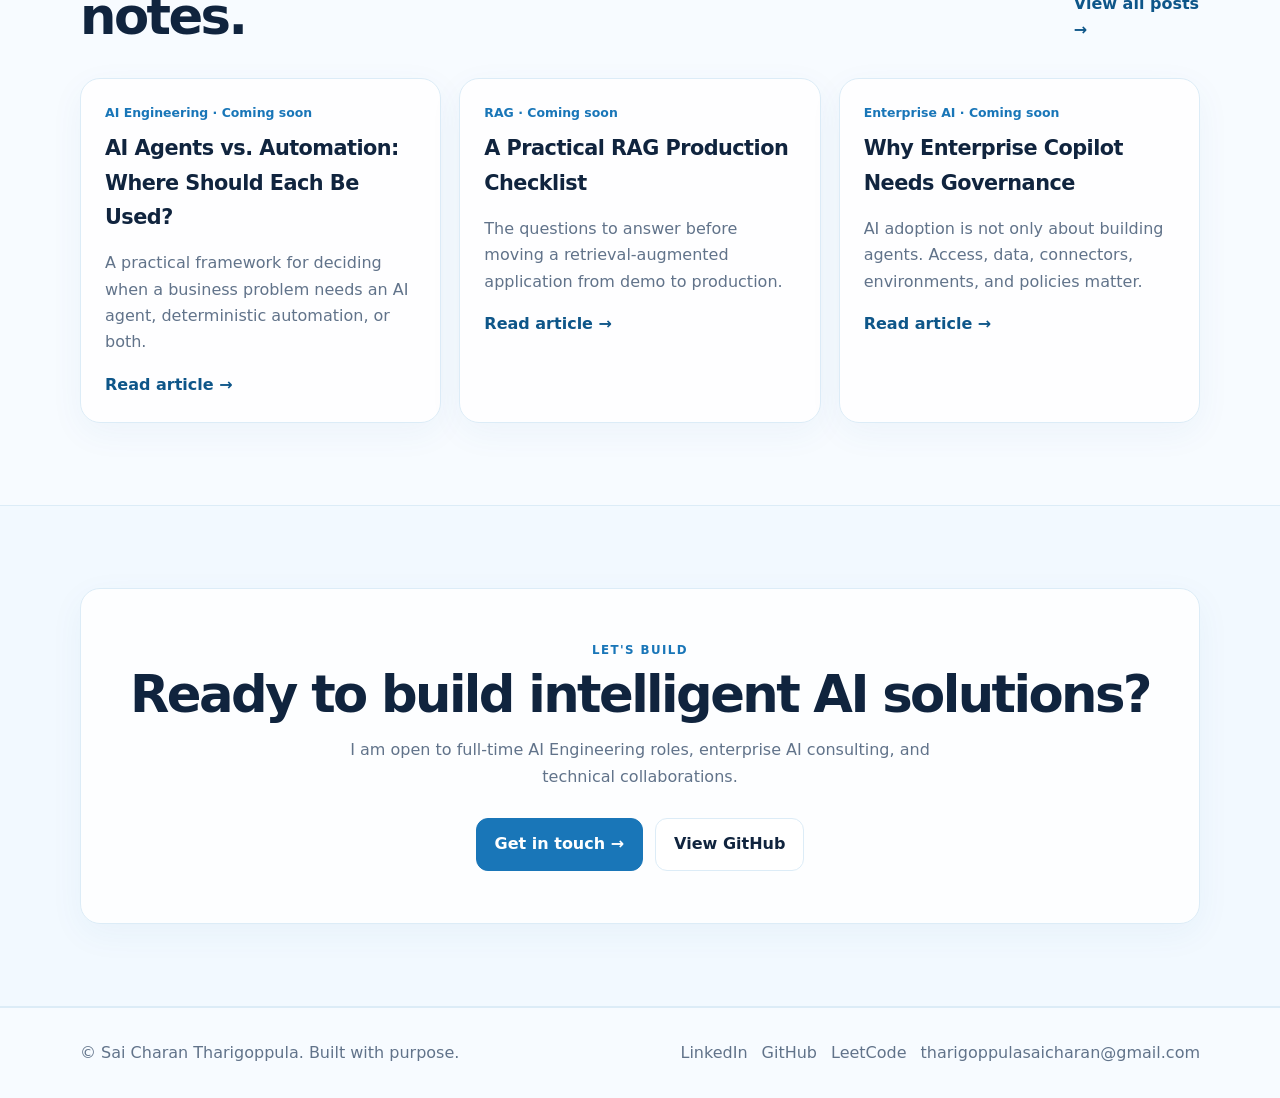
==== commit 5cc22c5d: "refactor: rephrase main page copy for better clarity and impact" ====
--- a/index.html
+++ b/index.html
@@ -65,8 +65,8 @@
   <div class="container hero-grid">
     <div>
       <div class="eyebrow">HYDERABAD, INDIA · AI ENGINEER · AI AGENTS · ENTERPRISE AUTOMATION</div>
-      <h1>Building AI systems that <span>solve real problems.</span></h1>
-      <p class="hero-copy">I design and deploy production-ready AI agents, grounded LLM applications, and enterprise automations using Python, Azure AI, Microsoft Copilot, RAG pipelines, and intelligent workflow orchestration.</p>
+      <h1>Architecting AI systems that <span>drive real business impact.</span></h1>
+      <p class="hero-copy">Specializing in production-ready AI agents, retrieval-augmented generation (RAG), and enterprise automation. I transform complex business challenges into scalable AI solutions using Python, Azure AI, Copilot Studio, and intelligent orchestration.</p>
       <div class="actions">
         <a class="btn btn-primary" href="projects.html">Explore my work →</a>
         <a class="btn btn-secondary" href="contact.html">Let's connect</a>
@@ -85,13 +85,13 @@
 <section class="section alt">
   <div class="container">
     <div class="section-head">
-      <div><div class="kicker">What I build</div><h2>From business problem to AI system.</h2></div>
-      <p class="section-intro">My focus is not just model experimentation. I care about the application layer: data, workflows, integrations, deployment, and measurable business value.</p>
+      <div><div class="kicker">What I build</div><h2>From business vision to deployed AI systems.</h2></div>
+      <p class="section-intro">Bridging the gap between raw models and real-world execution — focusing on robust data pipelines, seamless API integrations, enterprise security, and measurable ROI.</p>
     </div>
     <div class="grid-3">
-      <article class="card"><div class="project-type">01 · Agents</div><h3>AI Agents & Agentic Workflows</h3><p class="muted">Conversational systems that reason over business context and connect to deterministic workflows.</p></article>
-      <article class="card"><div class="project-type">02 · Applications</div><h3>LLM & RAG Applications</h3><p class="muted">Grounded AI applications using retrieval, APIs, vector databases, and modern orchestration patterns.</p></article>
-      <article class="card"><div class="project-type">03 · Enterprise</div><h3>Automation & Integration</h3><p class="muted">Enterprise workflows using Copilot, Power Platform, APIs, SharePoint, Dataverse, and cloud services.</p></article>
+      <article class="card"><div class="project-type">01 · Agents</div><h3>AI Agents & Agentic Workflows</h3><p class="muted">Autonomous and guided agents engineered to reason over enterprise context and trigger deterministic business workflows.</p></article>
+      <article class="card"><div class="project-type">02 · Applications</div><h3>LLM & RAG Applications</h3><p class="muted">Context-aware RAG applications and LLM systems powered by vector retrieval, custom APIs, and modern orchestration.</p></article>
+      <article class="card"><div class="project-type">03 · Enterprise</div><h3>Automation & Integration</h3><p class="muted">End-to-end process automations utilizing Copilot Studio, Power Platform, REST APIs, SharePoint, and cloud services.</p></article>
     </div>
   </div>
 </section>
@@ -99,7 +99,7 @@
 <section class="section">
   <div class="container">
     <div class="section-head">
-      <div><div class="kicker">Selected work</div><h2>Projects with a story behind them.</h2></div>
+      <div><div class="kicker">Selected work</div><h2>Featured AI & Automation Solutions.</h2></div>
       <a class="text-link" href="projects.html">View all projects →</a>
     </div>
     <div id="featured-projects" class="grid-3"></div>
@@ -109,7 +109,7 @@
 <section class="section alt">
   <div class="container">
     <div class="section-head">
-      <div><div class="kicker">Experience</div><h2>Practical enterprise AI experience.</h2></div>
+      <div><div class="kicker">Experience</div><h2>Proven Enterprise AI & Automation Experience.</h2></div>
       <a class="text-link" href="experience.html">Full experience →</a>
     </div>
     <div class="card">
@@ -121,7 +121,7 @@
 <section class="section">
   <div class="container">
     <div class="section-head">
-      <div><div class="kicker">Weekly blog</div><h2>What I'm learning and building.</h2></div>
+      <div><div class="kicker">Articles & Insights</div><h2>Technical insights & AI engineering notes.</h2></div>
       <a class="text-link" href="blog.html">View all posts →</a>
     </div>
     <div id="latest-blogs" class="grid-3"></div>
@@ -132,8 +132,8 @@
   <div class="container">
     <div class="card" style="text-align:center;padding:52px 24px">
       <div class="kicker">Let's build</div>
-      <h2>Have an AI problem worth solving?</h2>
-      <p class="section-intro" style="margin:16px auto">I'm open to AI engineering opportunities, technical collaborations, and challenging projects.</p>
+      <h2>Ready to build intelligent AI solutions?</h2>
+      <p class="section-intro" style="margin:16px auto">I am open to full-time AI Engineering roles, enterprise AI consulting, and technical collaborations.</p>
       <div class="actions" style="justify-content:center"><a class="btn btn-primary" href="contact.html">Get in touch →</a><a class="btn btn-secondary" data-github href="#" target="_blank">View GitHub</a></div>
     </div>
   </div>
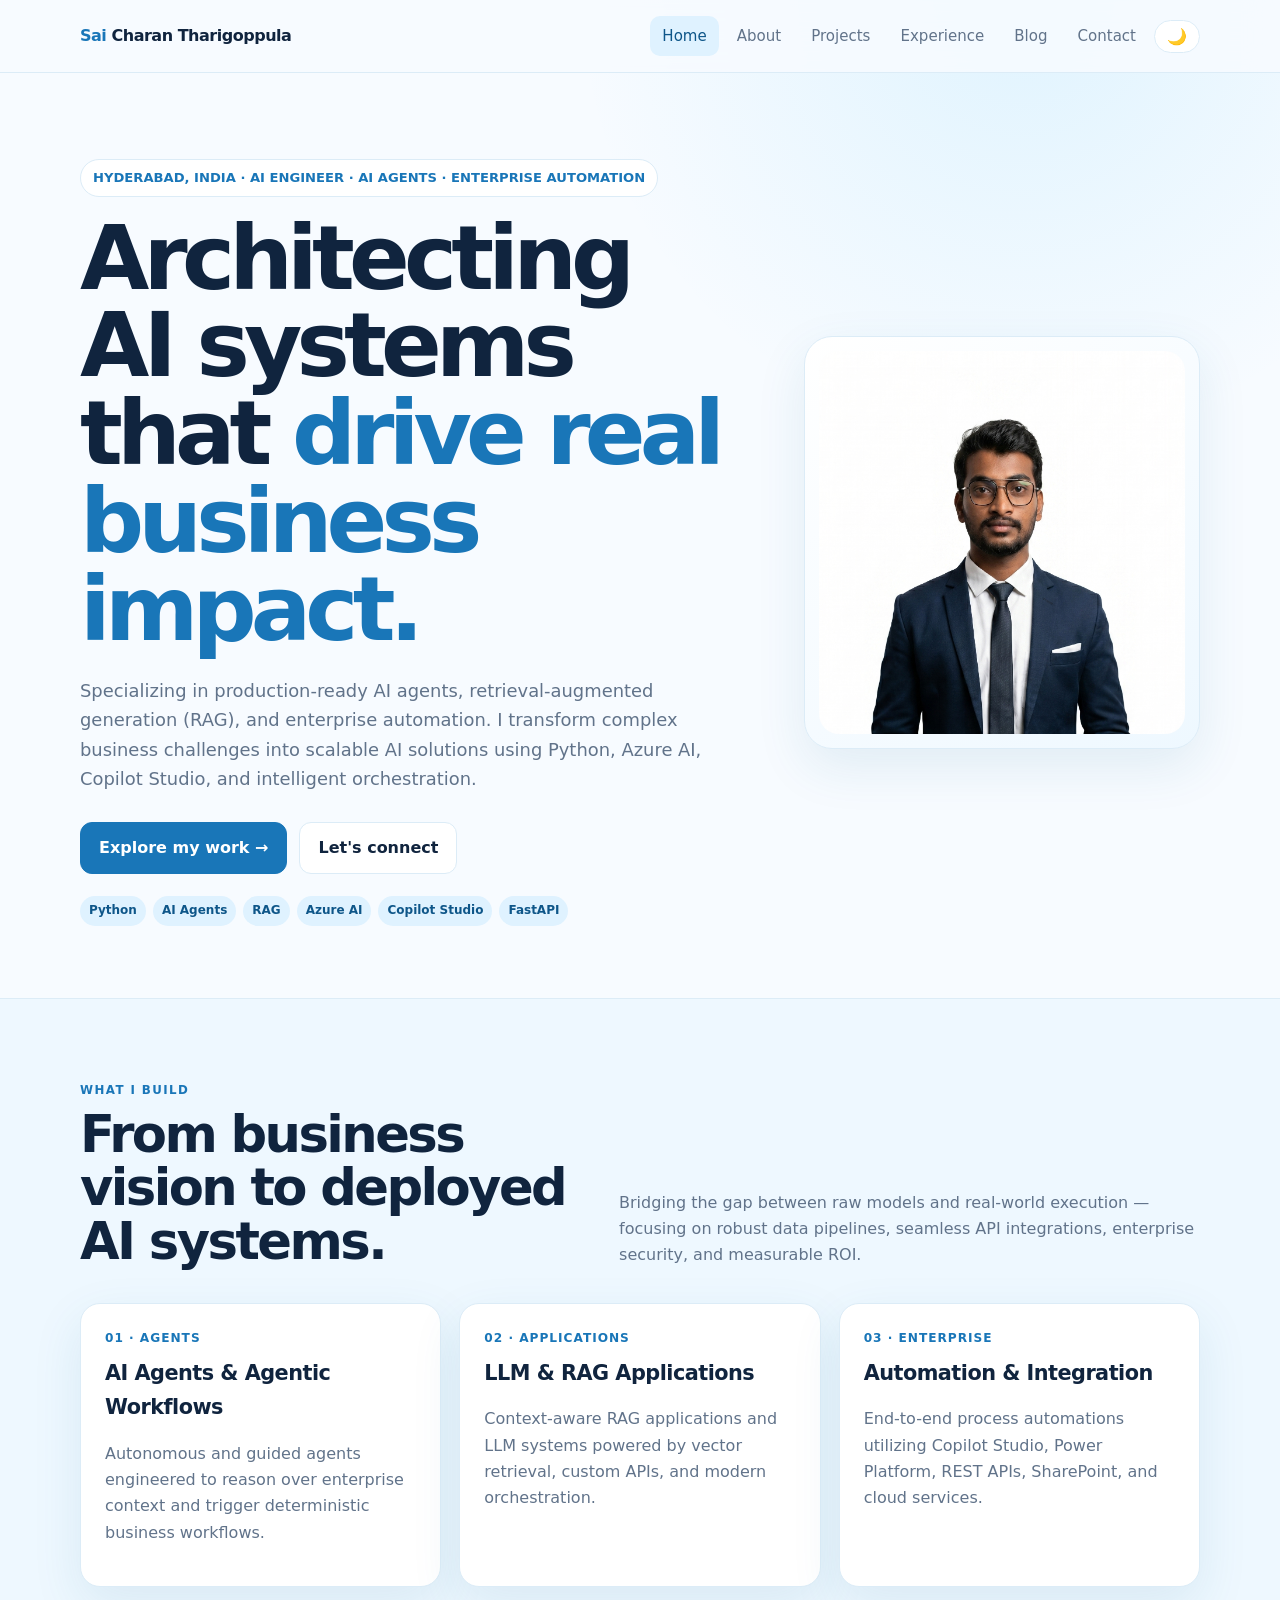
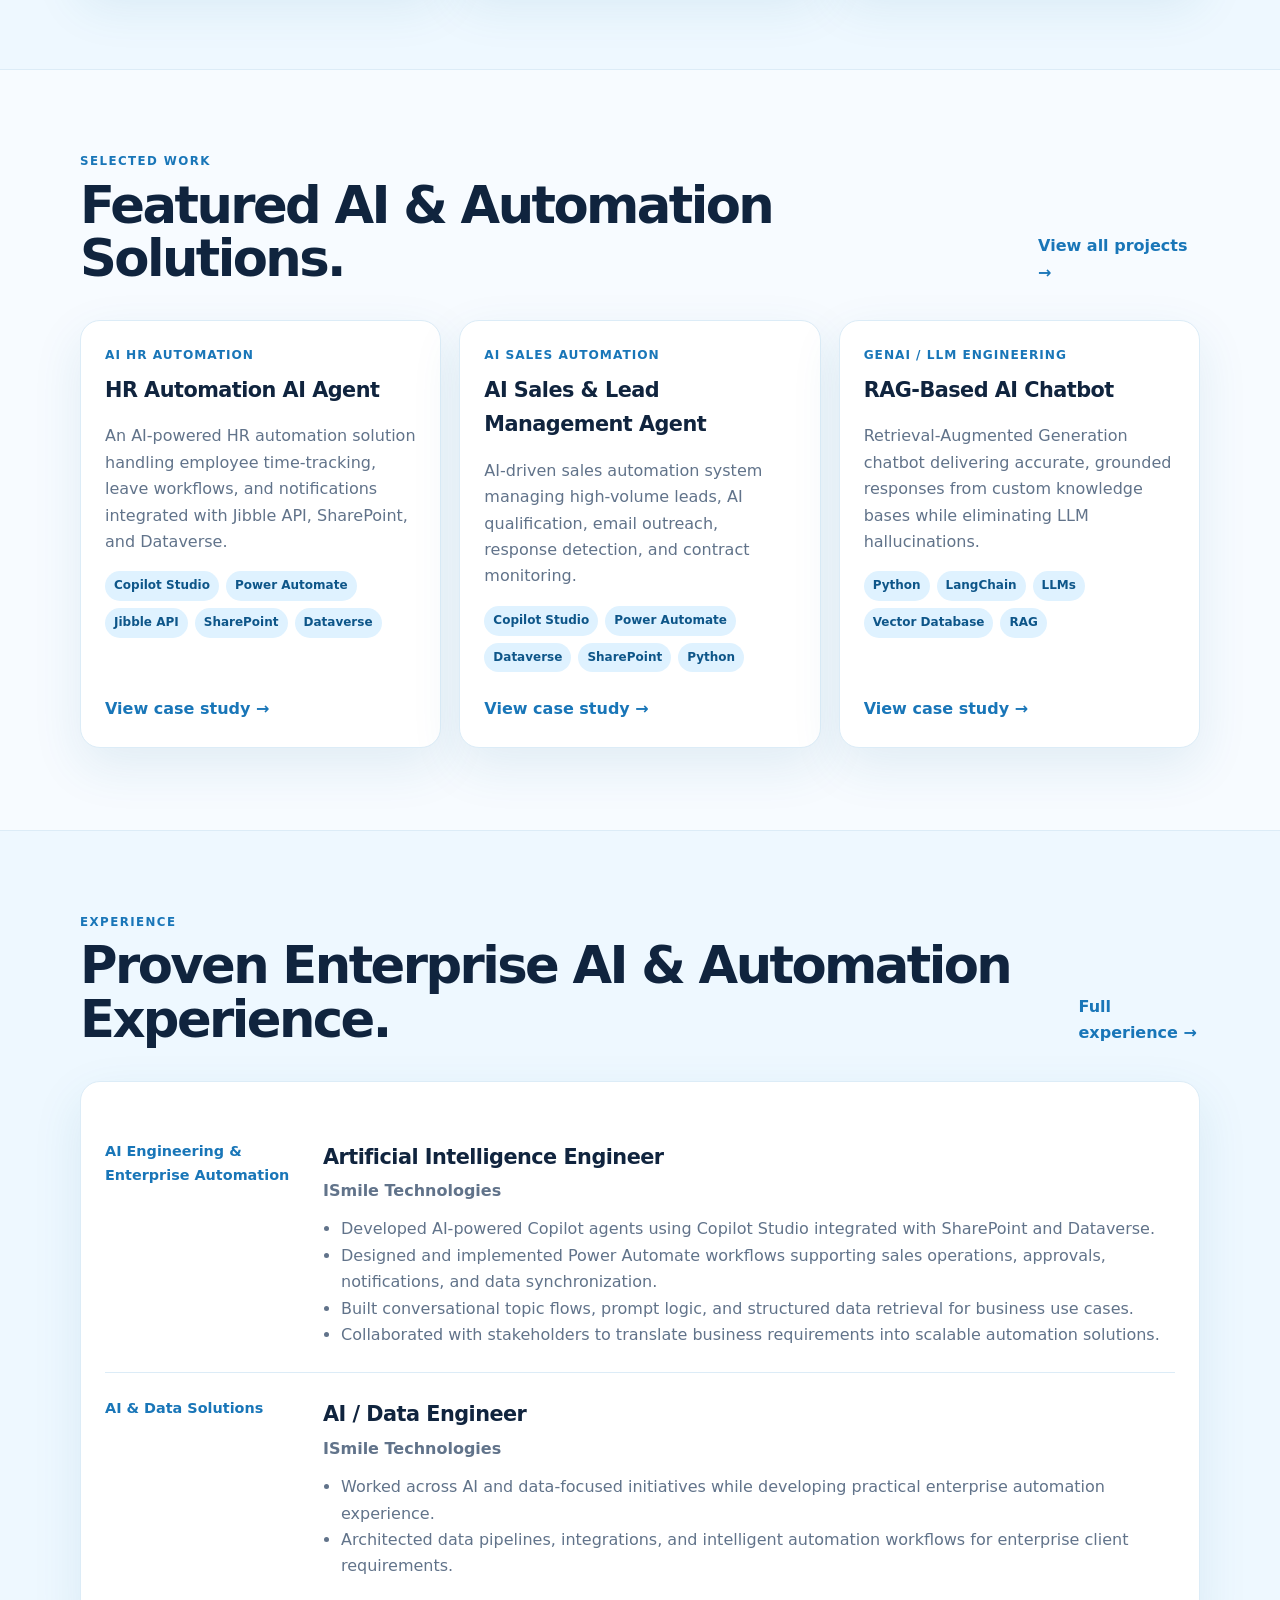
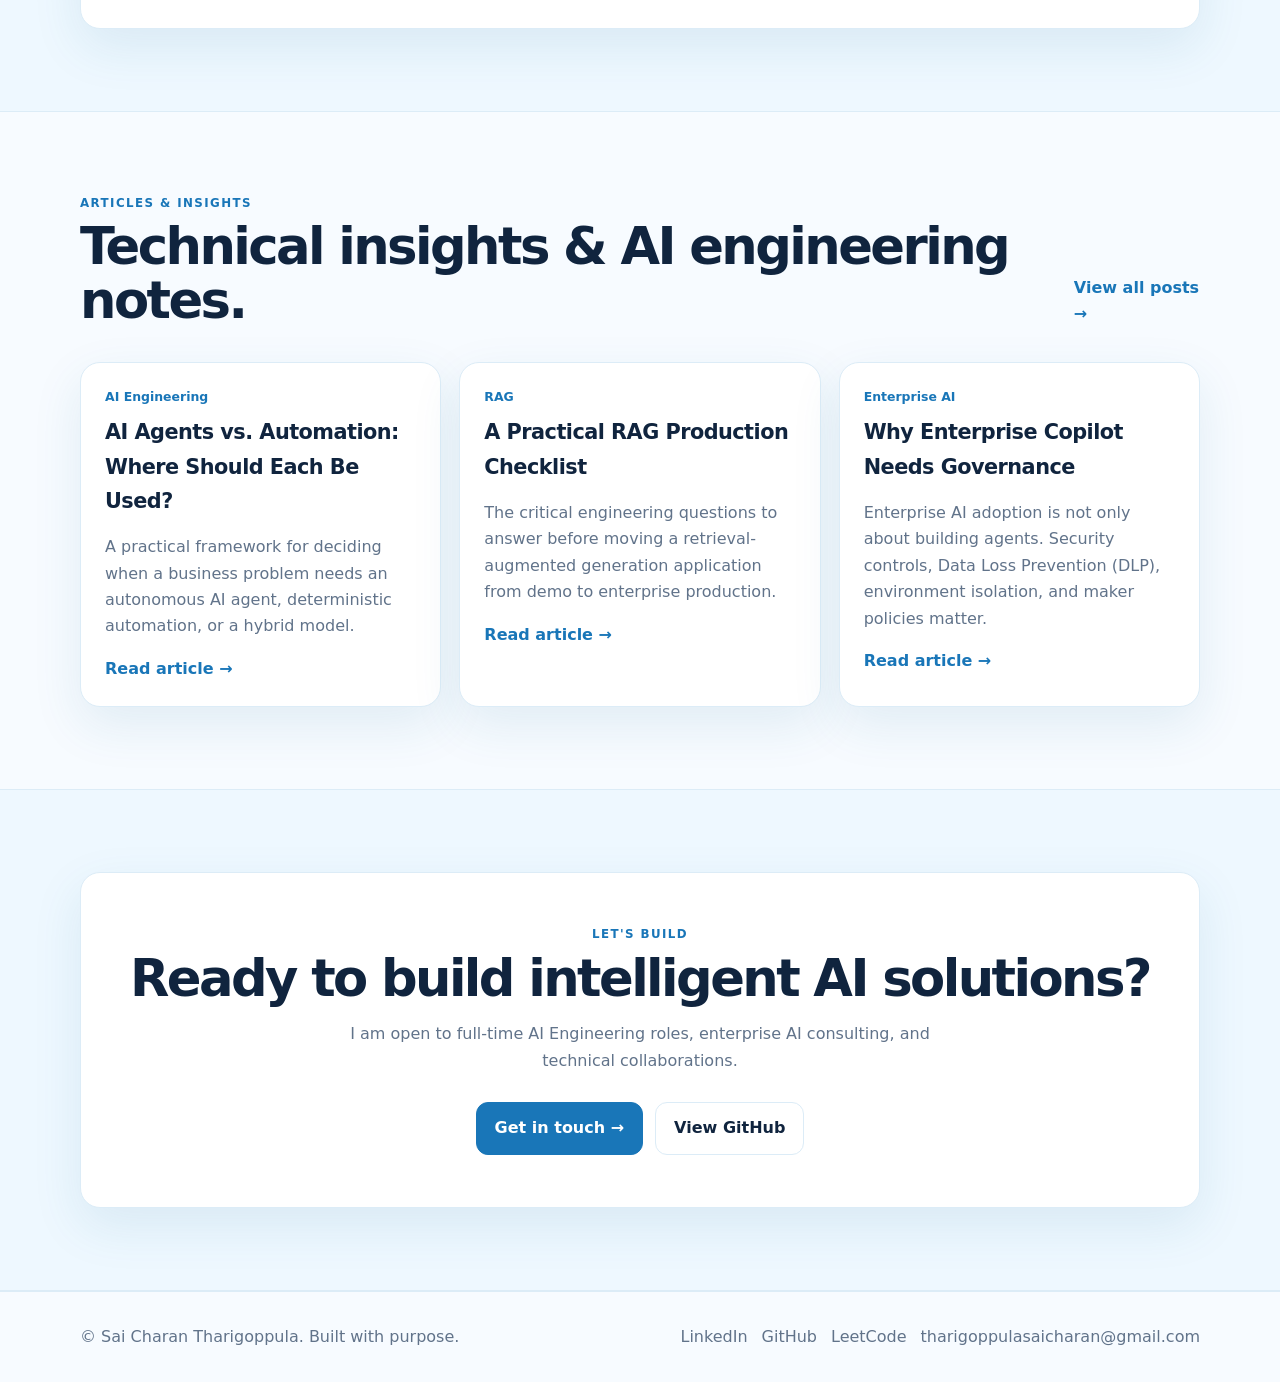
==== commit ad0ebd08: "feat: enhance portfolio UI/UX, add dark mode, tag filters, fix JS routing, add favicons, omit year r" ====
--- a/index.html
+++ b/index.html
@@ -1,157 +1,160 @@
-<!doctype html>
-<html lang="en">
-<head>
-  <meta charset="utf-8">
-  <meta name="viewport" content="width=device-width, initial-scale=1">
-  <title>AI Engineer & AI Automation | Sai Charan Tharigoppula</title>
-  <meta name="description" content="Sai Charan Tharigoppula — AI Engineer building production AI agents, LLM applications and enterprise automation.">
-  <meta name="author" content="Sai Charan Tharigoppula">
-  <meta name="robots" content="index, follow">
-  <meta name="theme-color" content="#2563eb">
-
-  <!-- Open Graph / Social Sharing -->
-  <meta property="og:type" content="website">
-  <meta property="og:url" content="https://saicharan2004-coder.github.io/Sai-Charan-Tharigoppula/">
-  <meta property="og:title" content="AI Engineer & AI Automation | Sai Charan Tharigoppula">
-  <meta property="og:description" content="Sai Charan Tharigoppula — AI Engineer building production AI agents, LLM applications and enterprise automation.">
-  <meta property="og:image" content="https://saicharan2004-coder.github.io/Sai-Charan-Tharigoppula/assets/profile.png">
-
-  <!-- Twitter Cards -->
-  <meta name="twitter:card" content="summary_large_image">
-  <meta name="twitter:title" content="AI Engineer & AI Automation | Sai Charan Tharigoppula">
-  <meta name="twitter:description" content="Sai Charan Tharigoppula — AI Engineer building production AI agents, LLM applications and enterprise automation.">
-  <meta name="twitter:image" content="https://saicharan2004-coder.github.io/Sai-Charan-Tharigoppula/assets/profile.png">
-
-  <!-- Canonical URL -->
-  <link rel="canonical" href="https://saicharan2004-coder.github.io/Sai-Charan-Tharigoppula/">
-
-  <link rel="stylesheet" href="styles.css">
-
-  <!-- Structured Data (JSON-LD) -->
-  <script type="application/ld+json">
-  {
-    "@context": "https://schema.org",
-    "@type": "Person",
-    "name": "Sai Charan Tharigoppula",
-    "jobTitle": "AI Engineer",
-    "url": "https://saicharan2004-coder.github.io/Sai-Charan-Tharigoppula/",
-    "sameAs": [
-      "https://github.com/saicharan2004-coder",
-      "https://www.linkedin.com/in/saicharantharigoppula/",
-      "https://leetcode.com/u/saicharan_2004/"
-    ],
-    "knowsAbout": ["Artificial Intelligence", "LLMs", "RAG", "Copilot Studio", "Power Automate", "FastAPI", "Python"]
-  }
-  </script>
-</head>
-<body>
-<header class="site-header">
-  <div class="container nav">
-    <a class="logo" href="index.html"><span>Sai</span> Charan Tharigoppula</a>
-    <button class="menu-btn" aria-label="Open navigation">☰</button>
-    <nav class="nav-links">
-      <a href="index.html">Home</a>
-      <a href="about.html">About</a>
-      <a href="projects.html">Projects</a>
-      <a href="experience.html">Experience</a>
-      <a href="blog.html">Blog</a>
-      <a href="contact.html">Contact</a>
-    </nav>
-  </div>
-</header>
-<main>
-
-<section class="hero">
-  <div class="container hero-grid">
-    <div>
-      <div class="eyebrow">HYDERABAD, INDIA · AI ENGINEER · AI AGENTS · ENTERPRISE AUTOMATION</div>
-      <h1>Architecting AI systems that <span>drive real business impact.</span></h1>
-      <p class="hero-copy">Specializing in production-ready AI agents, retrieval-augmented generation (RAG), and enterprise automation. I transform complex business challenges into scalable AI solutions using Python, Azure AI, Copilot Studio, and intelligent orchestration.</p>
-      <div class="actions">
-        <a class="btn btn-primary" href="projects.html">Explore my work →</a>
-        <a class="btn btn-secondary" href="contact.html">Let's connect</a>
-      </div>
-      <div class="tags" style="margin-top:22px">
-        <span class="tag">Python</span><span class="tag">AI Agents</span><span class="tag">RAG</span>
-        <span class="tag">Azure AI</span><span class="tag">Copilot Studio</span><span class="tag">FastAPI</span>
-      </div>
-    </div>
-    <div class="profile-wrap">
-      <div class="profile-card"><img src="assets/profile.png" alt="Sai Charan professional portrait"></div>
-    </div>
-  </div>
-</section>
-
-<section class="section alt">
-  <div class="container">
-    <div class="section-head">
-      <div><div class="kicker">What I build</div><h2>From business vision to deployed AI systems.</h2></div>
-      <p class="section-intro">Bridging the gap between raw models and real-world execution — focusing on robust data pipelines, seamless API integrations, enterprise security, and measurable ROI.</p>
-    </div>
-    <div class="grid-3">
-      <article class="card"><div class="project-type">01 · Agents</div><h3>AI Agents & Agentic Workflows</h3><p class="muted">Autonomous and guided agents engineered to reason over enterprise context and trigger deterministic business workflows.</p></article>
-      <article class="card"><div class="project-type">02 · Applications</div><h3>LLM & RAG Applications</h3><p class="muted">Context-aware RAG applications and LLM systems powered by vector retrieval, custom APIs, and modern orchestration.</p></article>
-      <article class="card"><div class="project-type">03 · Enterprise</div><h3>Automation & Integration</h3><p class="muted">End-to-end process automations utilizing Copilot Studio, Power Platform, REST APIs, SharePoint, and cloud services.</p></article>
-    </div>
-  </div>
-</section>
-
-<section class="section">
-  <div class="container">
-    <div class="section-head">
-      <div><div class="kicker">Selected work</div><h2>Featured AI & Automation Solutions.</h2></div>
-      <a class="text-link" href="projects.html">View all projects →</a>
-    </div>
-    <div id="featured-projects" class="grid-3"></div>
-  </div>
-</section>
-
-<section class="section alt">
-  <div class="container">
-    <div class="section-head">
-      <div><div class="kicker">Experience</div><h2>Proven Enterprise AI & Automation Experience.</h2></div>
-      <a class="text-link" href="experience.html">Full experience →</a>
-    </div>
-    <div class="card">
-      <div class="timeline" id="home-experience"></div>
-    </div>
-  </div>
-</section>
-
-<section class="section">
-  <div class="container">
-    <div class="section-head">
-      <div><div class="kicker">Articles & Insights</div><h2>Technical insights & AI engineering notes.</h2></div>
-      <a class="text-link" href="blog.html">View all posts →</a>
-    </div>
-    <div id="latest-blogs" class="grid-3"></div>
-  </div>
-</section>
-
-<section class="section alt">
-  <div class="container">
-    <div class="card" style="text-align:center;padding:52px 24px">
-      <div class="kicker">Let's build</div>
-      <h2>Ready to build intelligent AI solutions?</h2>
-      <p class="section-intro" style="margin:16px auto">I am open to full-time AI Engineering roles, enterprise AI consulting, and technical collaborations.</p>
-      <div class="actions" style="justify-content:center"><a class="btn btn-primary" href="contact.html">Get in touch →</a><a class="btn btn-secondary" data-github href="#" target="_blank">View GitHub</a></div>
-    </div>
-  </div>
-</section>
-
-</main>
-<footer class="footer">
-  <div class="container footer-row">
-    <div>© <span data-site-name></span>. Built with purpose.</div>
-    <div class="socials">
-      <a data-linkedin href="#" target="_blank" rel="noreferrer">LinkedIn</a>
-      <a data-github href="#" target="_blank" rel="noreferrer">GitHub</a>
-      <a data-leetcode href="#" target="_blank" rel="noreferrer">LeetCode</a>
-      <a data-email href="#">Email</a>
-    </div>
-  </div>
-</footer>
-<script src="data.js"></script>
-<script src="app.js"></script>
-</body>
-</html>+<!doctype html>
+<html lang="en">
+<head>
+  <meta charset="utf-8">
+  <meta name="viewport" content="width=device-width, initial-scale=1">
+  <title>AI Engineer & AI Automation | Sai Charan Tharigoppula</title>
+  <meta name="description" content="Sai Charan Tharigoppula — AI Engineer building production AI agents, LLM applications and enterprise automation.">
+  <meta name="author" content="Sai Charan Tharigoppula">
+  <meta name="robots" content="index, follow">
+  <meta name="theme-color" content="#1976b8">
+
+  <link rel="icon" type="image/svg+xml" href="assets/favicon.svg">
+
+  <!-- Open Graph / Social Sharing -->
+  <meta property="og:type" content="website">
+  <meta property="og:url" content="https://saicharan2004-coder.github.io/Sai-Charan-Tharigoppula/">
+  <meta property="og:title" content="AI Engineer & AI Automation | Sai Charan Tharigoppula">
+  <meta property="og:description" content="Sai Charan Tharigoppula — AI Engineer building production AI agents, LLM applications and enterprise automation.">
+  <meta property="og:image" content="https://saicharan2004-coder.github.io/Sai-Charan-Tharigoppula/assets/profile.png">
+
+  <!-- Twitter Cards -->
+  <meta name="twitter:card" content="summary_large_image">
+  <meta name="twitter:title" content="AI Engineer & AI Automation | Sai Charan Tharigoppula">
+  <meta name="twitter:description" content="Sai Charan Tharigoppula — AI Engineer building production AI agents, LLM applications and enterprise automation.">
+  <meta name="twitter:image" content="https://saicharan2004-coder.github.io/Sai-Charan-Tharigoppula/assets/profile.png">
+
+  <!-- Canonical URL -->
+  <link rel="canonical" href="https://saicharan2004-coder.github.io/Sai-Charan-Tharigoppula/">
+
+  <link rel="stylesheet" href="styles.css">
+
+  <!-- Structured Data (JSON-LD) -->
+  <script type="application/ld+json">
+  {
+    "@context": "https://schema.org",
+    "@type": "Person",
+    "name": "Sai Charan Tharigoppula",
+    "jobTitle": "AI Engineer",
+    "url": "https://saicharan2004-coder.github.io/Sai-Charan-Tharigoppula/",
+    "sameAs": [
+      "https://github.com/saicharan2004-coder",
+      "https://www.linkedin.com/in/saicharantharigoppula/",
+      "https://leetcode.com/u/saicharan_2004/"
+    ],
+    "knowsAbout": ["Artificial Intelligence", "LLMs", "RAG", "Copilot Studio", "Power Automate", "FastAPI", "Python"]
+  }
+  </script>
+</head>
+<body>
+<header class="site-header">
+  <div class="container nav">
+    <a class="logo" href="index.html"><span>Sai</span> Charan Tharigoppula</a>
+    <button class="menu-btn" aria-label="Open navigation">☰</button>
+    <nav class="nav-links">
+      <a href="index.html">Home</a>
+      <a href="about.html">About</a>
+      <a href="projects.html">Projects</a>
+      <a href="experience.html">Experience</a>
+      <a href="blog.html">Blog</a>
+      <a href="contact.html">Contact</a>
+      <button class="theme-toggle" aria-label="Toggle dark mode">🌙</button>
+    </nav>
+  </div>
+</header>
+<main>
+
+<section class="hero">
+  <div class="container hero-grid">
+    <div>
+      <div class="eyebrow">HYDERABAD, INDIA · AI ENGINEER · AI AGENTS · ENTERPRISE AUTOMATION</div>
+      <h1>Architecting AI systems that <span>drive real business impact.</span></h1>
+      <p class="hero-copy">Specializing in production-ready AI agents, retrieval-augmented generation (RAG), and enterprise automation. I transform complex business challenges into scalable AI solutions using Python, Azure AI, Copilot Studio, and intelligent orchestration.</p>
+      <div class="actions">
+        <a class="btn btn-primary" href="projects.html">Explore my work →</a>
+        <a class="btn btn-secondary" href="contact.html">Let's connect</a>
+      </div>
+      <div class="tags" style="margin-top:22px">
+        <span class="tag">Python</span><span class="tag">AI Agents</span><span class="tag">RAG</span>
+        <span class="tag">Azure AI</span><span class="tag">Copilot Studio</span><span class="tag">FastAPI</span>
+      </div>
+    </div>
+    <div class="profile-wrap">
+      <div class="profile-card"><img src="assets/profile.png" alt="Sai Charan professional portrait"></div>
+    </div>
+  </div>
+</section>
+
+<section class="section alt">
+  <div class="container">
+    <div class="section-head">
+      <div><div class="kicker">What I build</div><h2>From business vision to deployed AI systems.</h2></div>
+      <p class="section-intro">Bridging the gap between raw models and real-world execution — focusing on robust data pipelines, seamless API integrations, enterprise security, and measurable ROI.</p>
+    </div>
+    <div class="grid-3">
+      <article class="card"><div class="project-type">01 · Agents</div><h3>AI Agents & Agentic Workflows</h3><p class="muted">Autonomous and guided agents engineered to reason over enterprise context and trigger deterministic business workflows.</p></article>
+      <article class="card"><div class="project-type">02 · Applications</div><h3>LLM & RAG Applications</h3><p class="muted">Context-aware RAG applications and LLM systems powered by vector retrieval, custom APIs, and modern orchestration.</p></article>
+      <article class="card"><div class="project-type">03 · Enterprise</div><h3>Automation & Integration</h3><p class="muted">End-to-end process automations utilizing Copilot Studio, Power Platform, REST APIs, SharePoint, and cloud services.</p></article>
+    </div>
+  </div>
+</section>
+
+<section class="section">
+  <div class="container">
+    <div class="section-head">
+      <div><div class="kicker">Selected work</div><h2>Featured AI & Automation Solutions.</h2></div>
+      <a class="text-link" href="projects.html">View all projects →</a>
+    </div>
+    <div id="featured-projects" class="grid-3"></div>
+  </div>
+</section>
+
+<section class="section alt">
+  <div class="container">
+    <div class="section-head">
+      <div><div class="kicker">Experience</div><h2>Proven Enterprise AI & Automation Experience.</h2></div>
+      <a class="text-link" href="experience.html">Full experience →</a>
+    </div>
+    <div class="card">
+      <div class="timeline" id="home-experience"></div>
+    </div>
+  </div>
+</section>
+
+<section class="section">
+  <div class="container">
+    <div class="section-head">
+      <div><div class="kicker">Articles & Insights</div><h2>Technical insights & AI engineering notes.</h2></div>
+      <a class="text-link" href="blog.html">View all posts →</a>
+    </div>
+    <div id="latest-blogs" class="grid-3"></div>
+  </div>
+</section>
+
+<section class="section alt">
+  <div class="container">
+    <div class="card" style="text-align:center;padding:52px 24px">
+      <div class="kicker">Let's build</div>
+      <h2>Ready to build intelligent AI solutions?</h2>
+      <p class="section-intro" style="margin:16px auto">I am open to full-time AI Engineering roles, enterprise AI consulting, and technical collaborations.</p>
+      <div class="actions" style="justify-content:center"><a class="btn btn-primary" href="contact.html">Get in touch →</a><a class="btn btn-secondary" data-github href="#" target="_blank" rel="noreferrer noopener">View GitHub</a></div>
+    </div>
+  </div>
+</section>
+
+</main>
+<footer class="footer">
+  <div class="container footer-row">
+    <div>© <span data-site-name></span>. Built with purpose.</div>
+    <div class="socials">
+      <a data-linkedin href="#" target="_blank" rel="noreferrer noopener">LinkedIn</a>
+      <a data-github href="#" target="_blank" rel="noreferrer noopener">GitHub</a>
+      <a data-leetcode href="#" target="_blank" rel="noreferrer noopener">LeetCode</a>
+      <a data-email href="#">Email</a>
+    </div>
+  </div>
+</footer>
+<script src="data.js"></script>
+<script src="app.js"></script>
+</body>
+</html>
--- a/styles.css
+++ b/styles.css
@@ -12,6 +12,20 @@
   --radius: 20px;
   --max: 1120px;
 }
+
+[data-theme="dark"] {
+  --bg: #0b1320;
+  --surface: #131f33;
+  --surface-2: #1b2a42;
+  --text: #e2e8f0;
+  --muted: #94a3b8;
+  --line: #213552;
+  --blue: #38bdf8;
+  --blue-dark: #60a5fa;
+  --blue-soft: #1e3a5f;
+  --shadow: 0 18px 50px rgba(0, 0, 0, .45);
+}
+
 * { box-sizing: border-box; }
 html { scroll-behavior: smooth; }
 body {
@@ -19,9 +33,10 @@
   font-family: Inter, ui-sans-serif, system-ui, -apple-system, BlinkMacSystemFont, "Segoe UI", sans-serif;
   color: var(--text);
   background:
-    radial-gradient(circle at 80% 0%, rgba(174, 225, 255, .35), transparent 28rem),
+    radial-gradient(circle at 80% 0%, rgba(56, 189, 248, .12), transparent 28rem),
     var(--bg);
   line-height: 1.65;
+  transition: background-color 0.3s ease, color 0.3s ease;
 }
 a { color: inherit; text-decoration: none; }
 img { max-width: 100%; display: block; }
@@ -30,7 +45,10 @@
   position: sticky; top: 0; z-index: 20;
   background: rgba(247,251,255,.86);
   backdrop-filter: blur(16px);
-  border-bottom: 1px solid rgba(220,236,247,.8);
+  border-bottom: 1px solid var(--line);
+}
+[data-theme="dark"] .site-header {
+  background: rgba(11, 19, 32, .88);
 }
 .nav {
   min-height: 72px; display: flex; align-items: center; justify-content: space-between; gap: 24px;
@@ -38,14 +56,21 @@
 .logo { font-weight: 800; letter-spacing: -.03em; }
 .logo span { color: var(--blue); }
 .nav-links { display: flex; gap: 6px; align-items: center; flex-wrap: wrap; }
-.nav-links a { padding: 8px 12px; color: var(--muted); font-size: .94rem; border-radius: 10px; }
+.nav-links a { padding: 8px 12px; color: var(--muted); font-size: .94rem; border-radius: 10px; transition: all .2s ease; }
 .nav-links a:hover, .nav-links a.active { color: var(--blue-dark); background: var(--blue-soft); }
-.menu-btn { display: none; border: 0; background: transparent; font-size: 1.4rem; }
+.menu-btn { display: none; border: 0; background: transparent; color: var(--text); font-size: 1.4rem; cursor: pointer; }
+.theme-toggle {
+  border: 1px solid var(--line); background: var(--surface); color: var(--text);
+  padding: 6px 12px; border-radius: 999px; cursor: pointer; font-size: 1rem;
+  transition: background .2s ease; display: inline-flex; align-items: center; justify-content: center;
+}
+.theme-toggle:hover { background: var(--blue-soft); }
+
 .hero { padding: 86px 0 72px; }
 .hero-grid { display: grid; grid-template-columns: 1.25fr .75fr; gap: 64px; align-items: center; }
 .eyebrow {
   display: inline-flex; padding: 7px 12px; border: 1px solid var(--line);
-  background: rgba(255,255,255,.8); color: var(--blue-dark); border-radius: 999px;
+  background: var(--surface); color: var(--blue); border-radius: 999px;
   font-size: .82rem; font-weight: 700; margin-bottom: 18px;
 }
 h1 { font-size: clamp(2.8rem, 7vw, 5.6rem); line-height: .98; letter-spacing: -.065em; margin: 0 0 22px; }
@@ -55,35 +80,50 @@
 .btn {
   display: inline-flex; align-items: center; justify-content: center; gap: 8px;
   padding: 12px 18px; border-radius: 12px; font-weight: 750; border: 1px solid var(--line);
+  transition: all .2s ease; cursor: pointer;
 }
 .btn-primary { background: var(--blue); color: white; border-color: var(--blue); }
-.btn-primary:hover { background: var(--blue-dark); }
-.btn-secondary { background: white; color: var(--text); }
-.btn-secondary:hover { background: var(--surface-2); }
+.btn-primary:hover { background: var(--blue-dark); border-color: var(--blue-dark); transform: translateY(-1px); }
+.btn-secondary { background: var(--surface); color: var(--text); }
+.btn-secondary:hover { background: var(--surface-2); transform: translateY(-1px); }
+
 .profile-wrap { position: relative; }
 .profile-card {
-  background: linear-gradient(145deg, #fff, #eaf7ff);
+  background: linear-gradient(145deg, var(--surface), var(--surface-2));
   border: 1px solid var(--line); border-radius: 28px; padding: 14px;
   box-shadow: var(--shadow);
 }
 .profile-card img { width: 100%; border-radius: 20px; object-fit: cover; object-position: center top; }
 .floating-note {
   position: absolute; right: -18px; bottom: 24px; padding: 12px 16px; border-radius: 14px;
-  background: white; border: 1px solid var(--line); box-shadow: var(--shadow); font-size: .88rem;
-}
+  background: var(--surface); border: 1px solid var(--line); box-shadow: var(--shadow); font-size: .88rem;
+}
+
 .section { padding: 82px 0; }
-.section.alt { background: rgba(238,248,255,.55); border-block: 1px solid var(--line); }
+.section.alt { background: var(--surface-2); border-block: 1px solid var(--line); }
 .section-head { display: flex; justify-content: space-between; gap: 24px; align-items: end; margin-bottom: 34px; }
 .kicker { color: var(--blue); font-weight: 800; text-transform: uppercase; letter-spacing: .12em; font-size: .74rem; }
 h2 { font-size: clamp(2rem, 4vw, 3.2rem); letter-spacing: -.05em; line-height: 1.05; margin: 7px 0 0; }
 .section-intro { color: var(--muted); max-width: 650px; margin: 0; }
+
 .grid-3 { display: grid; grid-template-columns: repeat(3, 1fr); gap: 18px; }
 .grid-2 { display: grid; grid-template-columns: repeat(2, 1fr); gap: 18px; }
+
+.filters { display: flex; gap: 10px; flex-wrap: wrap; margin-bottom: 28px; }
+.filter-btn {
+  padding: 8px 16px; border-radius: 999px; border: 1px solid var(--line);
+  background: var(--surface); color: var(--muted); font-size: .88rem; font-weight: 700;
+  cursor: pointer; transition: all .2s ease;
+}
+.filter-btn:hover, .filter-btn.active {
+  background: var(--blue); color: white; border-color: var(--blue);
+}
+
 .card {
-  background: rgba(255,255,255,.88); border: 1px solid var(--line); border-radius: var(--radius);
-  padding: 24px; box-shadow: 0 10px 35px rgba(34,104,150,.05);
-}
-.card:hover { transform: translateY(-2px); transition: .2s ease; box-shadow: var(--shadow); }
+  background: var(--surface); border: 1px solid var(--line); border-radius: var(--radius);
+  padding: 24px; box-shadow: var(--shadow); transition: transform .2s ease, box-shadow .2s ease;
+}
+.card:hover { transform: translateY(-3px); box-shadow: var(--shadow); }
 .project-card { display: flex; flex-direction: column; min-height: 300px; }
 .project-card .bottom { margin-top: auto; padding-top: 24px; }
 .project-type { font-size: .76rem; color: var(--blue); font-weight: 800; text-transform: uppercase; letter-spacing: .08em; }
@@ -91,50 +131,71 @@
 .muted { color: var(--muted); }
 .tags { display: flex; flex-wrap: wrap; gap: 7px; margin-top: 14px; }
 .tag { background: var(--blue-soft); color: var(--blue-dark); border-radius: 999px; padding: 5px 9px; font-size: .75rem; font-weight: 700; }
-.text-link { color: var(--blue-dark); font-weight: 800; }
+.text-link { color: var(--blue); font-weight: 800; display: inline-flex; align-items: center; gap: 4px; }
 .text-link:hover { text-decoration: underline; }
+
 .skill-block { margin-top: 18px; }
 .skill-block h3 { margin-bottom: 10px; }
+
 .timeline { position: relative; margin-top: 10px; }
 .timeline-item { display: grid; grid-template-columns: 190px 1fr; gap: 28px; padding: 24px 0; border-top: 1px solid var(--line); }
 .timeline-item:first-child { border-top: 0; }
 .timeline-period { color: var(--blue); font-weight: 800; font-size: .9rem; }
 .timeline-item h3 { margin: 0 0 4px; }
 .timeline-item ul { margin: 12px 0 0; padding-left: 18px; color: var(--muted); }
+
 .stats { display: grid; grid-template-columns: repeat(3, 1fr); gap: 14px; margin-top: 30px; }
 .stat { padding: 18px; border-radius: 16px; background: var(--surface-2); border: 1px solid var(--line); }
-.stat strong { display: block; font-size: 1.5rem; color: var(--blue-dark); }
+.stat strong { display: block; font-size: 1.5rem; color: var(--blue); }
+
 .blog-card { min-height: 230px; }
 .blog-meta { color: var(--blue); font-size: .78rem; font-weight: 800; }
+.blog-post-full h2 { margin-bottom: 16px; }
+.blog-body p { margin-bottom: 16px; color: var(--text); line-height: 1.75; }
+
 .page-hero { padding: 72px 0 46px; }
 .page-hero p { max-width: 720px; color: var(--muted); font-size: 1.08rem; }
+
 .case-study { max-width: 900px; margin: 0 auto; }
 .case-study h2 { margin-top: 48px; font-size: 2rem; }
-.case-study ul { color: var(--muted); }
-.architecture { display: grid; grid-template-columns: repeat(5, 1fr); gap: 8px; margin: 24px 0; }
+.case-study ul { color: var(--muted); padding-left: 20px; }
+
+.architecture { display: grid; grid-template-columns: repeat(auto-fit, minmax(140px, 1fr)); gap: 12px; margin: 24px 0; }
 .arch-step {
   background: var(--surface-2); border: 1px solid var(--line); padding: 14px 10px; text-align: center;
-  border-radius: 12px; font-size: .78rem; font-weight: 800;
-}
+  border-radius: 12px; font-size: .8rem; font-weight: 700; display: flex; flex-direction: column; gap: 4px;
+}
+.arch-step span { color: var(--blue); font-size: .72rem; text-transform: uppercase; letter-spacing: .08em; }
+
 .contact-grid { display: grid; grid-template-columns: .8fr 1.2fr; gap: 20px; }
-.contact-item { display: flex; gap: 12px; align-items: center; padding: 14px 0; border-bottom: 1px solid var(--line); }
+.contact-item { display: flex; gap: 12px; align-items: center; justify-content: space-between; padding: 14px 0; border-bottom: 1px solid var(--line); }
 .contact-item:last-child { border-bottom: 0; }
 .form { display: grid; gap: 14px; }
 label { font-weight: 750; font-size: .88rem; }
 input, textarea, select {
   width: 100%; padding: 12px 13px; border: 1px solid var(--line); border-radius: 11px;
-  background: white; color: var(--text); font: inherit; outline: none;
-}
-input:focus, textarea:focus, select:focus { border-color: #8bc8ea; box-shadow: 0 0 0 3px rgba(25,118,184,.08); }
+  background: var(--surface); color: var(--text); font: inherit; outline: none;
+}
+input:focus, textarea:focus, select:focus { border-color: var(--blue); box-shadow: 0 0 0 3px rgba(56,189,248,.15); }
 textarea { min-height: 150px; resize: vertical; }
+
+.toast {
+  position: fixed; bottom: 24px; right: 24px; z-index: 100;
+  background: var(--blue); color: white; padding: 12px 20px; border-radius: 12px;
+  box-shadow: var(--shadow); font-weight: 700; font-size: .9rem;
+  opacity: 0; transform: translateY(20px); transition: all .3s ease; pointer-events: none;
+}
+.toast.show { opacity: 1; transform: translateY(0); }
+
 .footer { padding: 32px 0; border-top: 1px solid var(--line); color: var(--muted); }
 .footer-row { display: flex; justify-content: space-between; gap: 20px; align-items: center; }
 .socials { display: flex; gap: 14px; flex-wrap: wrap; }
-.empty { padding: 50px; text-align: center; color: var(--muted); }
+.empty-state { text-align: center; padding: 48px 24px; }
+
 @media (max-width: 820px) {
   .nav { position: relative; }
   .menu-btn { display: block; }
-  .nav-links { display: none; position: absolute; top: 70px; left: 0; right: 0; background: white; border: 1px solid var(--line); border-radius: 14px; padding: 8px; box-shadow: var(--shadow); }
+  .nav-links { display: none; position: absolute; top: 70px; left: 0; right: 0; background: var(--surface); border: 1px solid var(--line); border-radius: 14px; padding: 12px; box-shadow: var(--shadow); }
   .nav-links.open { display: grid; }
   .hero-grid, .grid-3, .grid-2, .contact-grid { grid-template-columns: 1fr; }
   .hero { padding-top: 55px; }
@@ -143,7 +204,7 @@
   .section-head { display: block; }
   .section-head .text-link { display: inline-block; margin-top: 12px; }
   .timeline-item { grid-template-columns: 1fr; gap: 8px; }
-  .architecture { grid-template-columns: 1fr; }
   .stats { grid-template-columns: 1fr; }
   .footer-row { display: grid; }
 }
+
